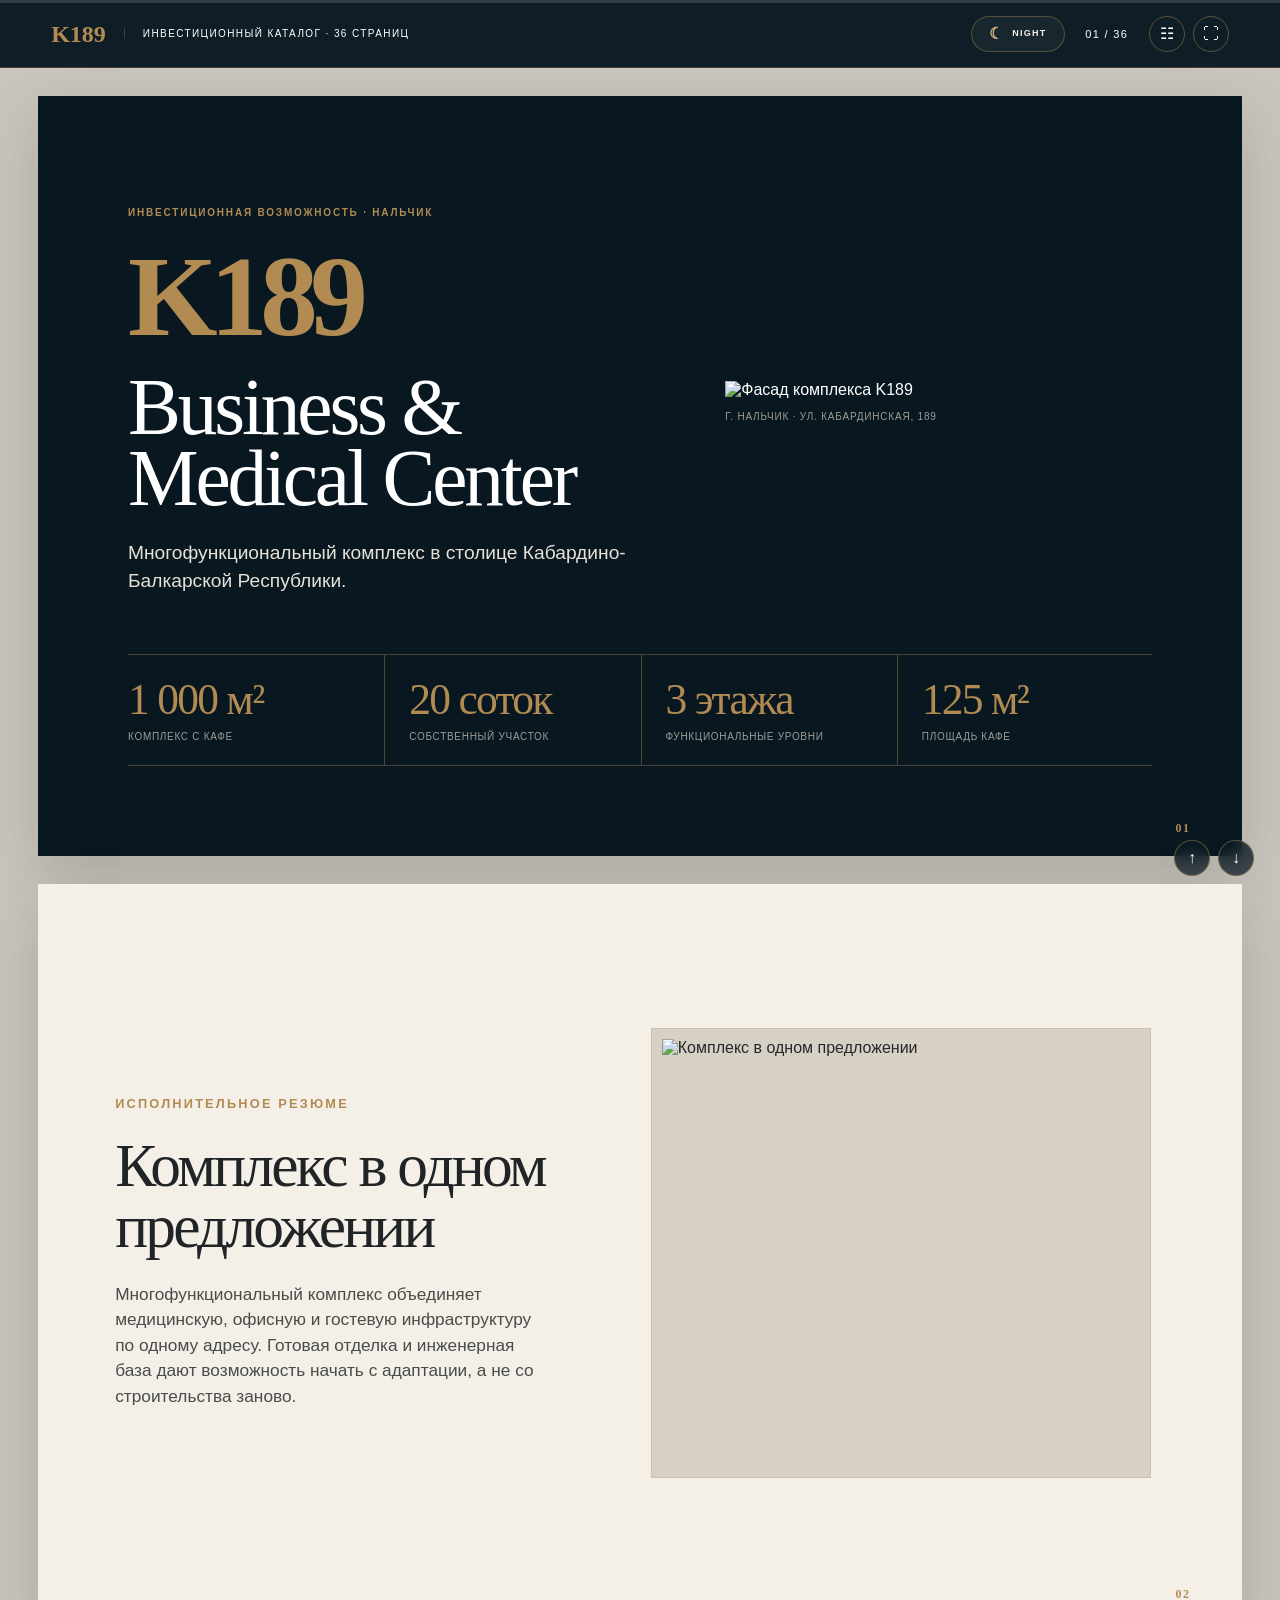
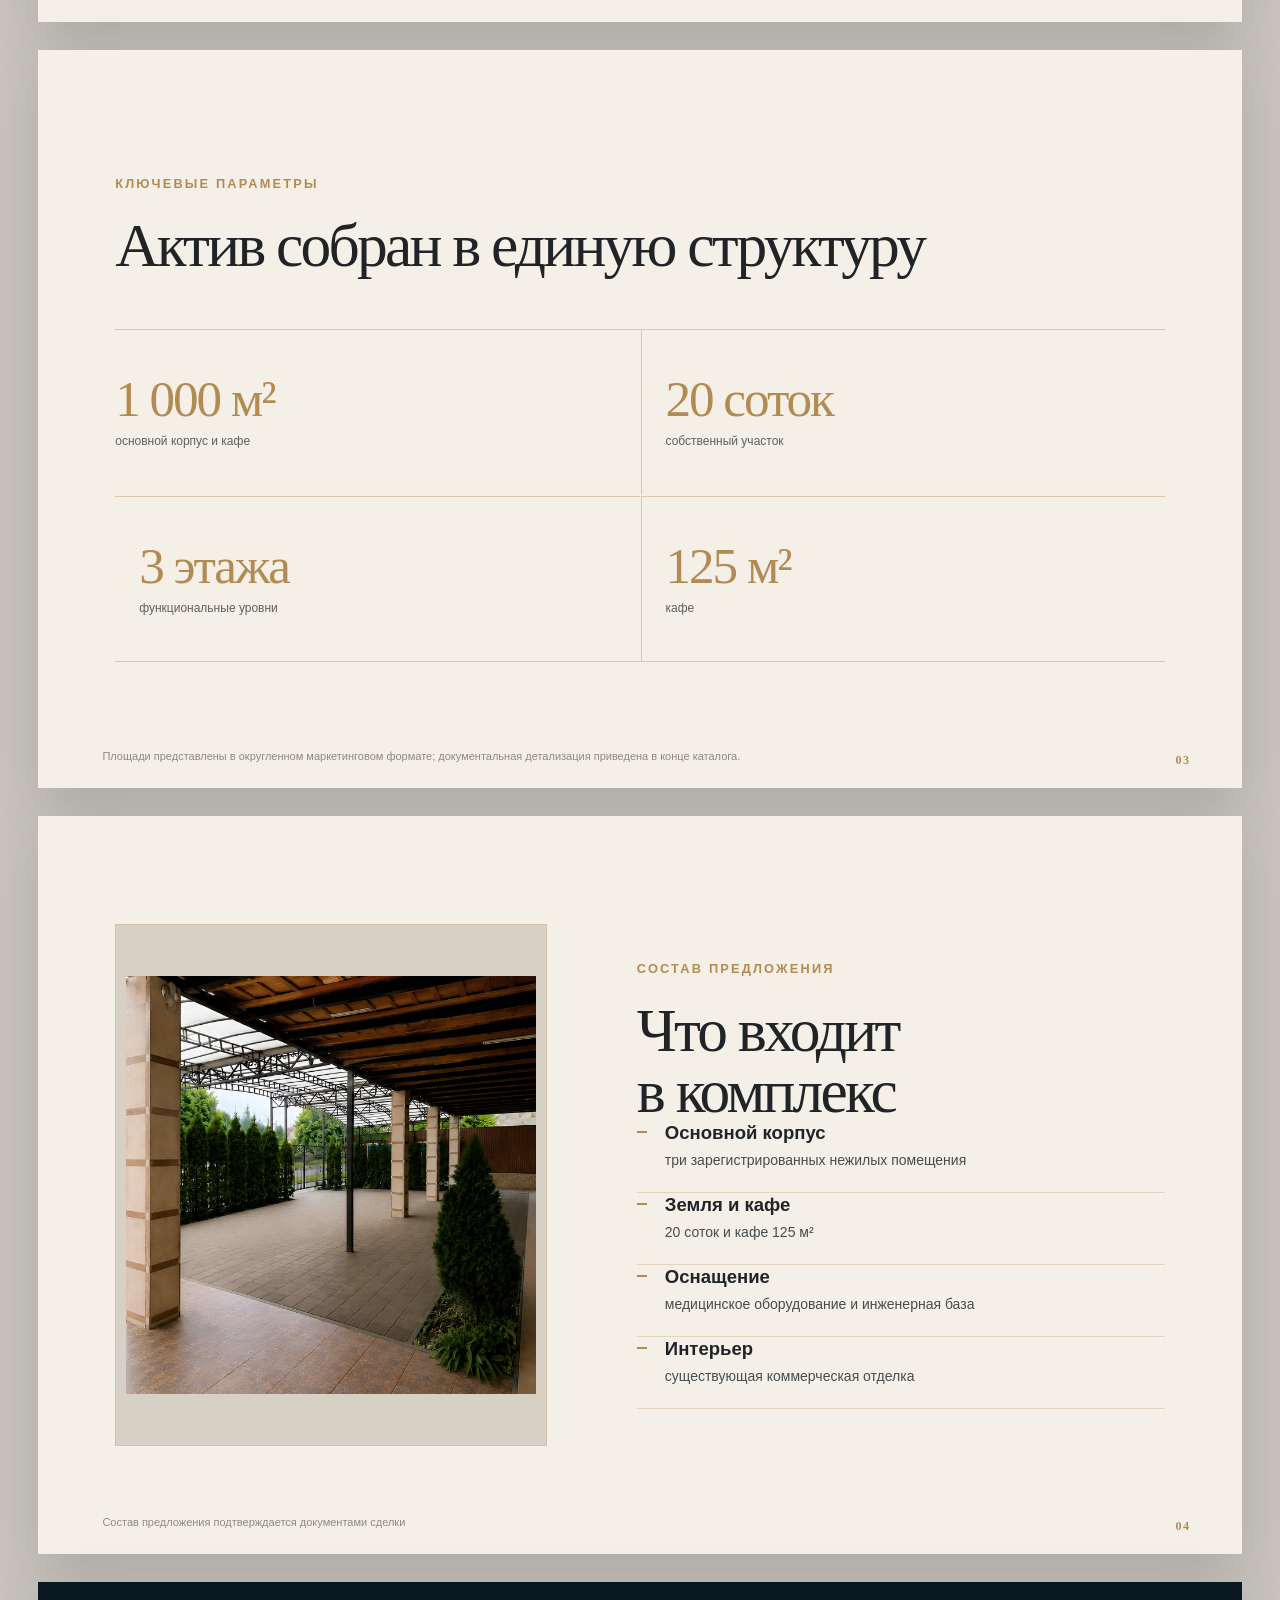
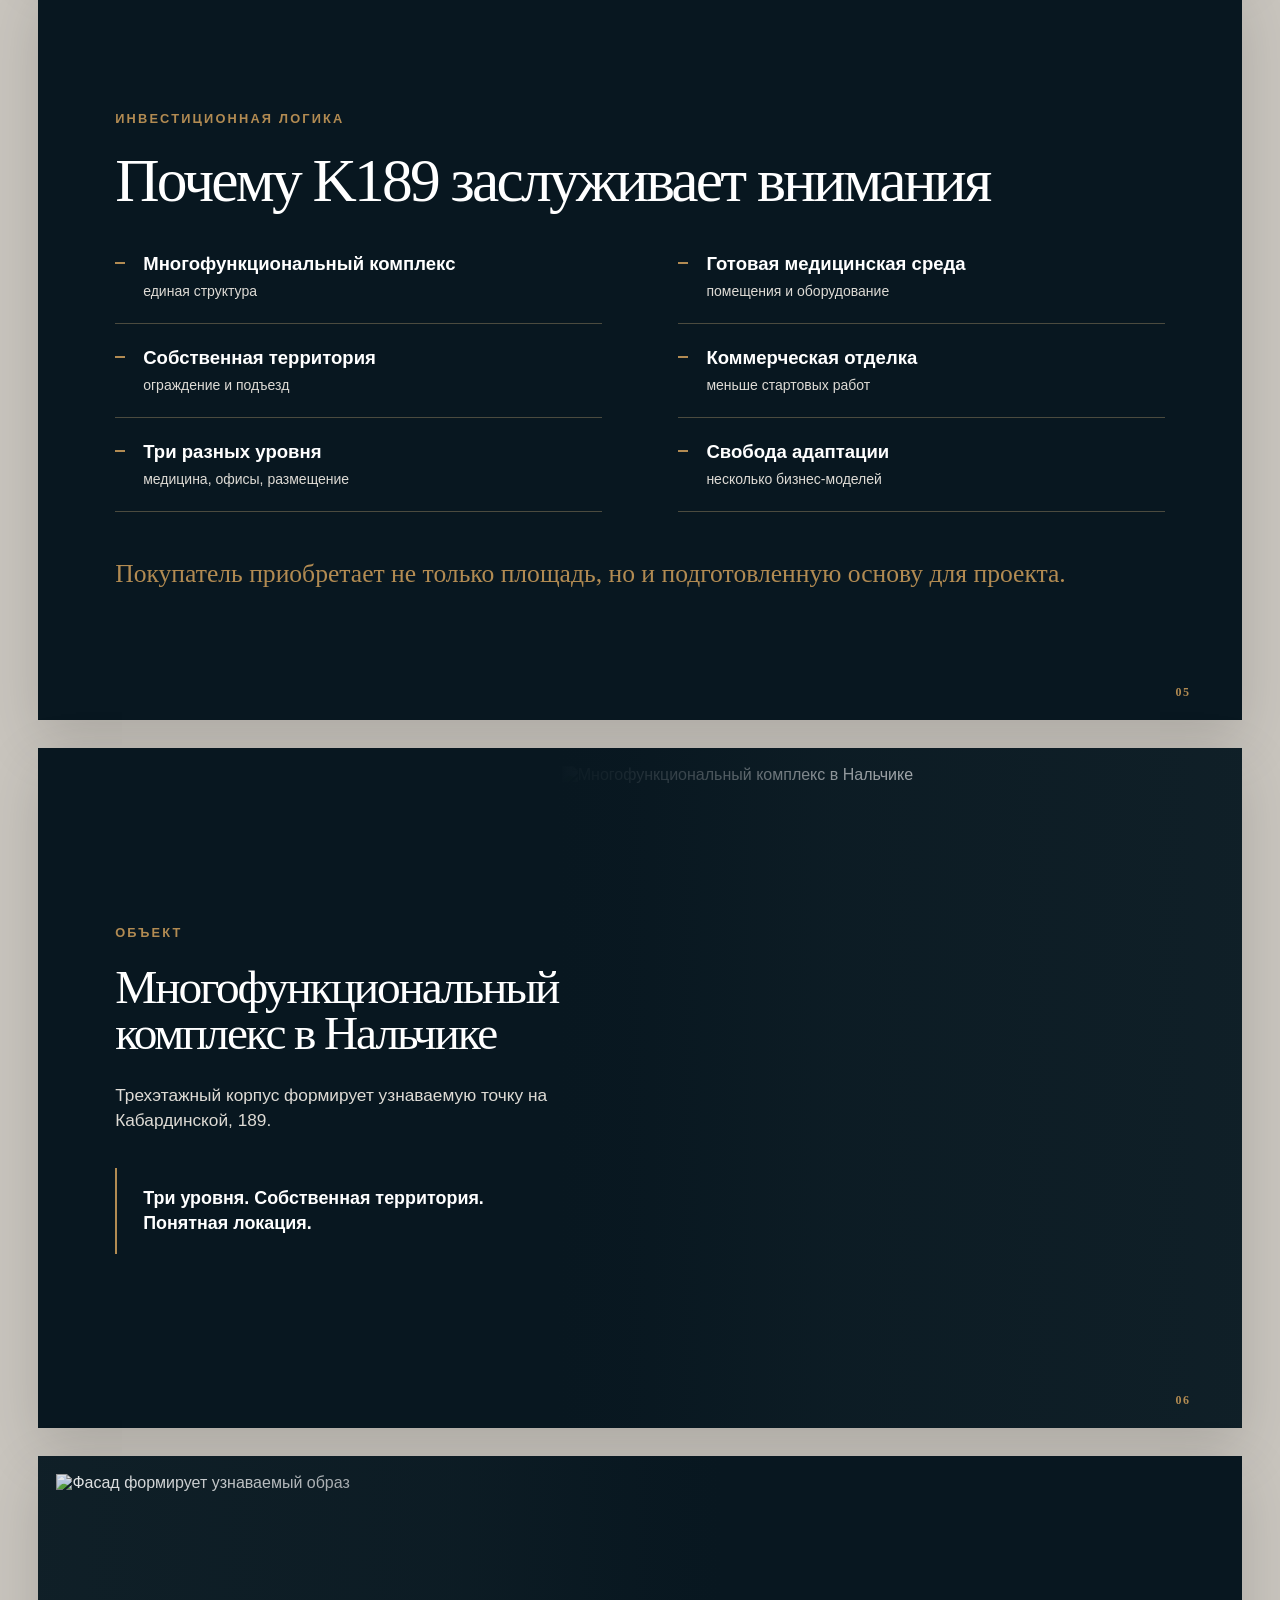
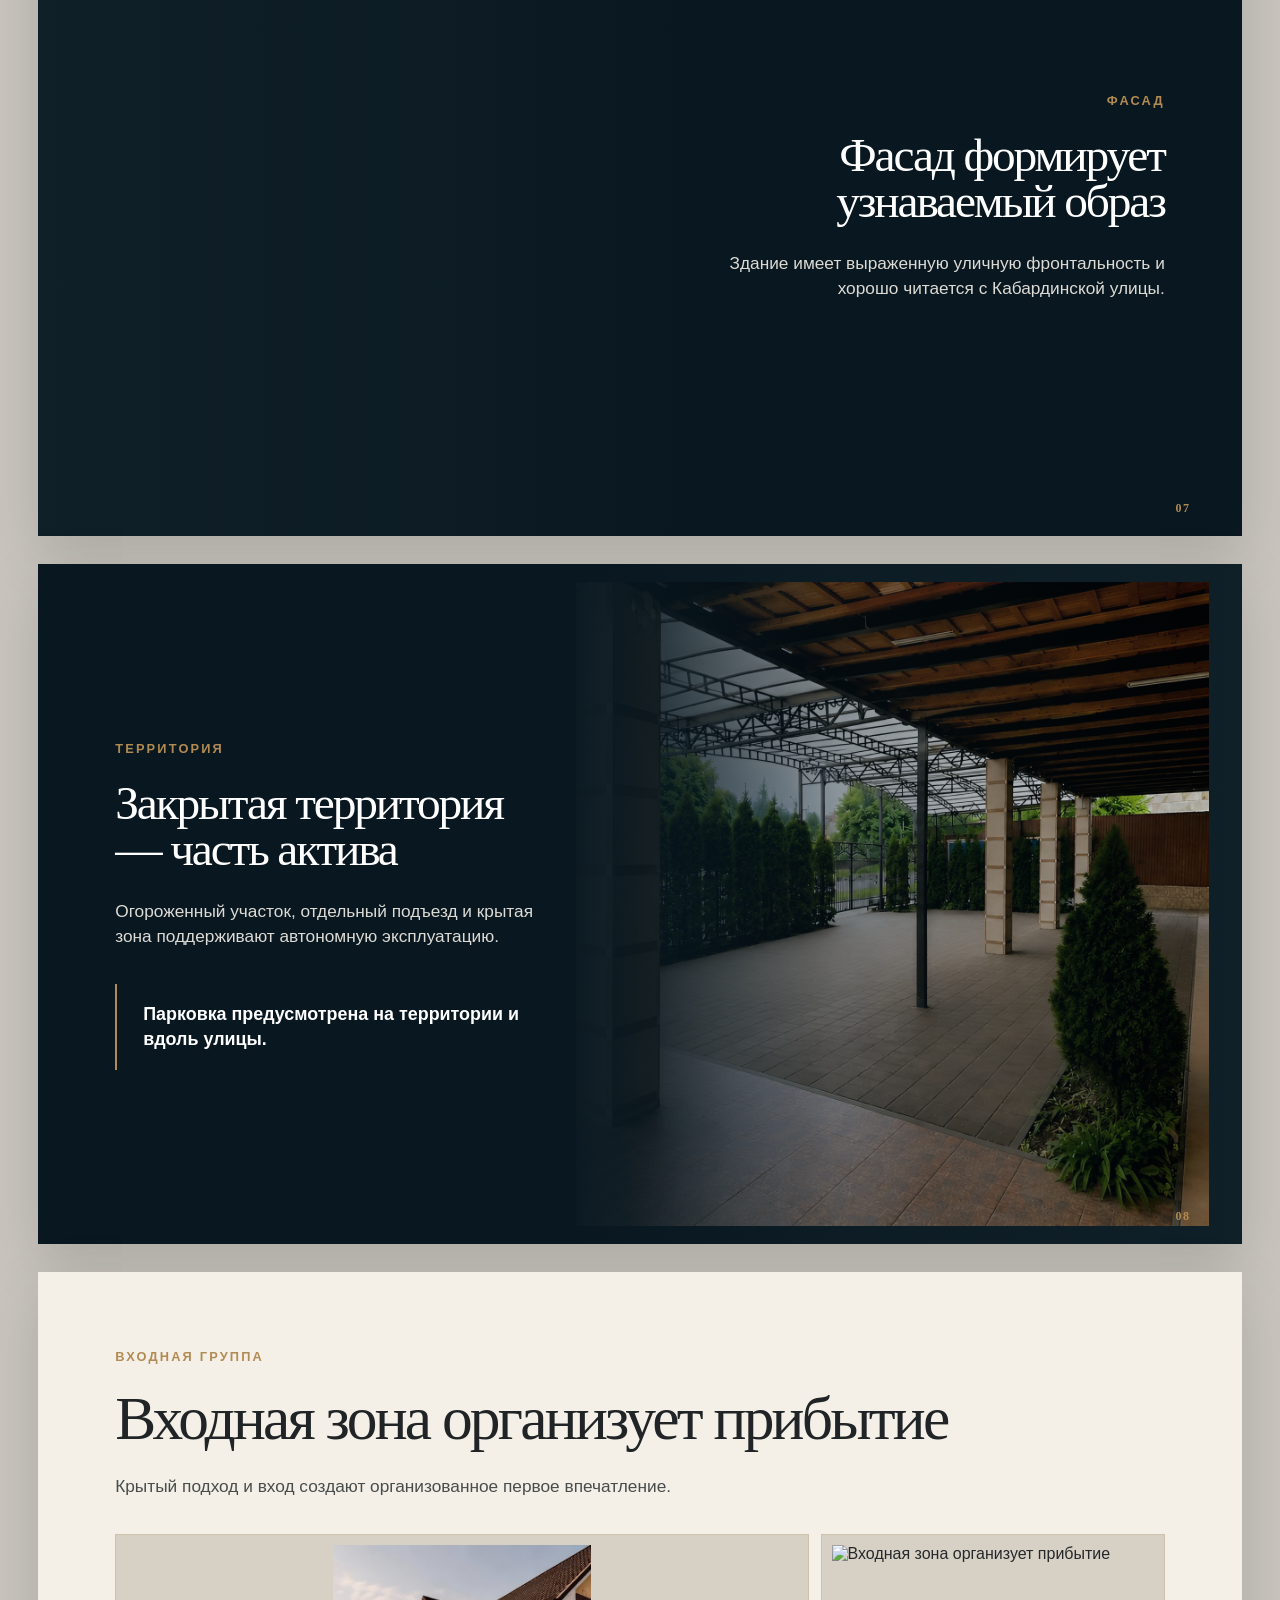
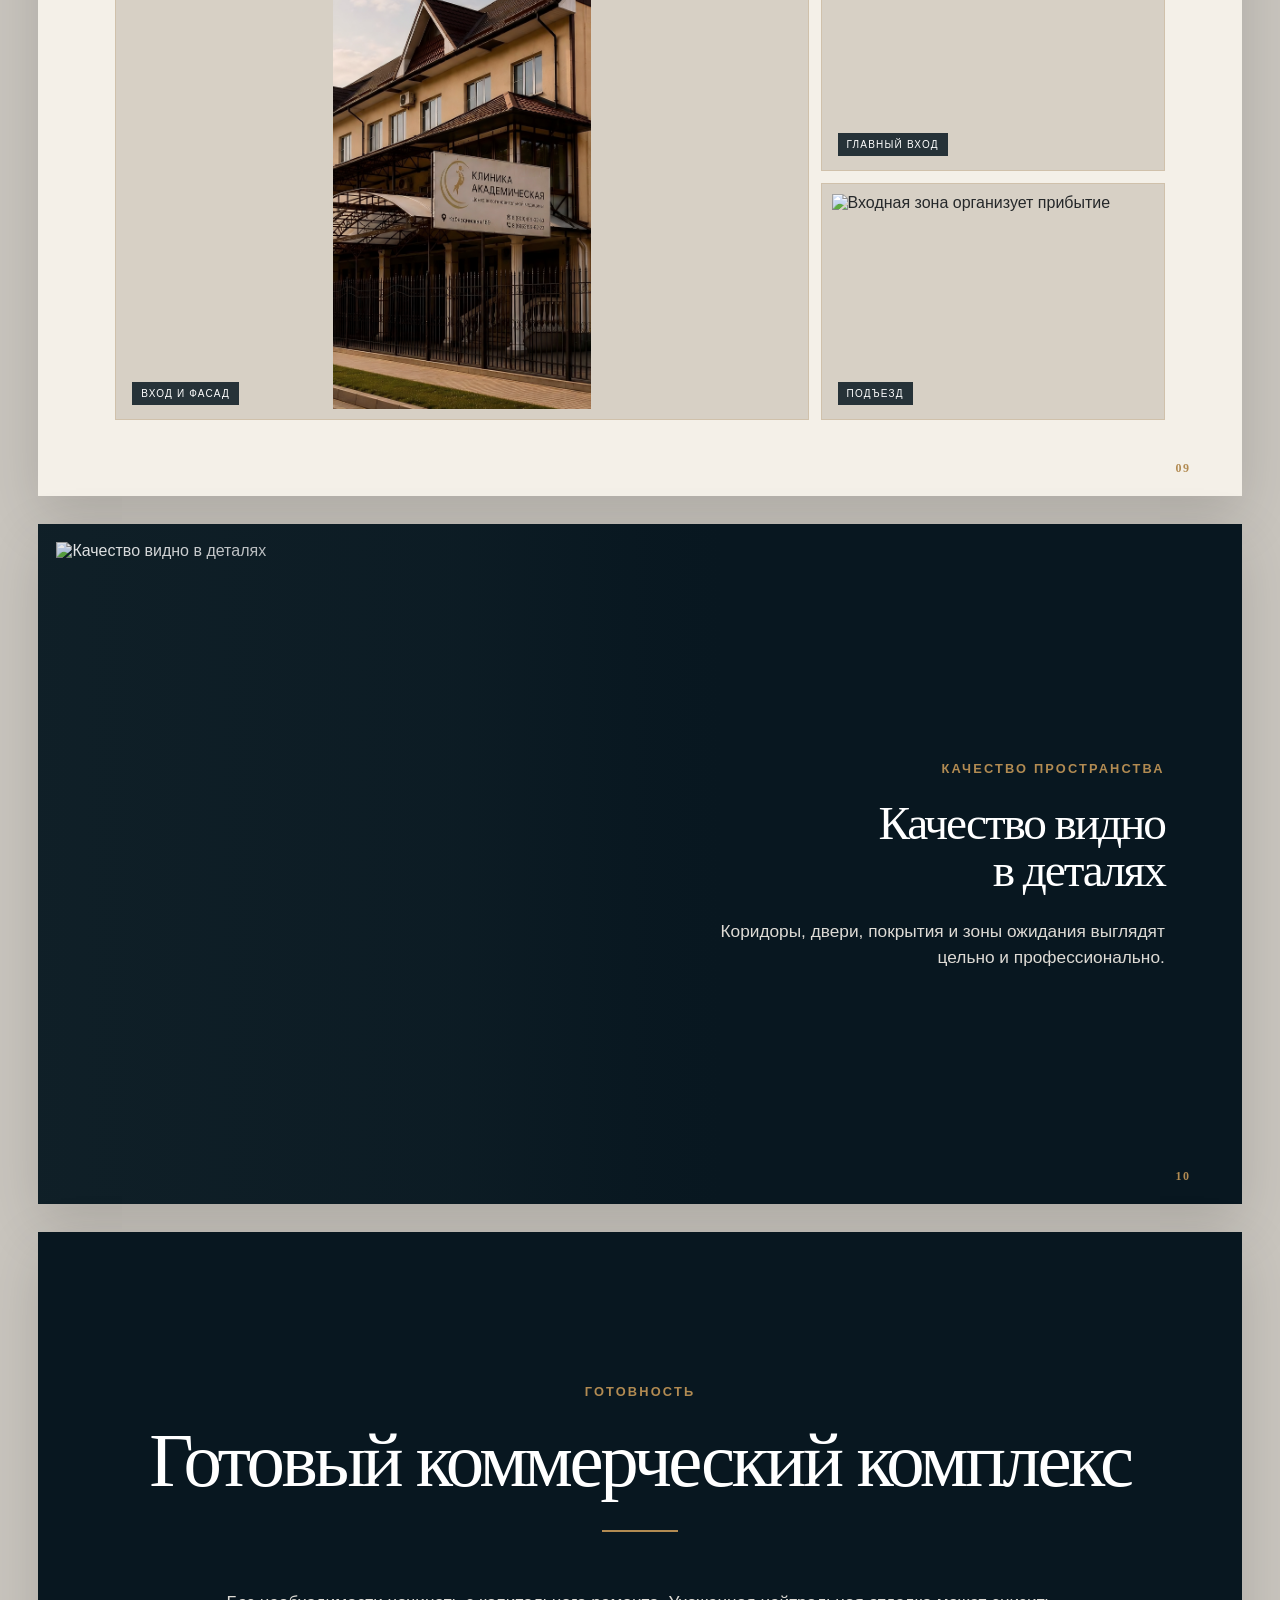
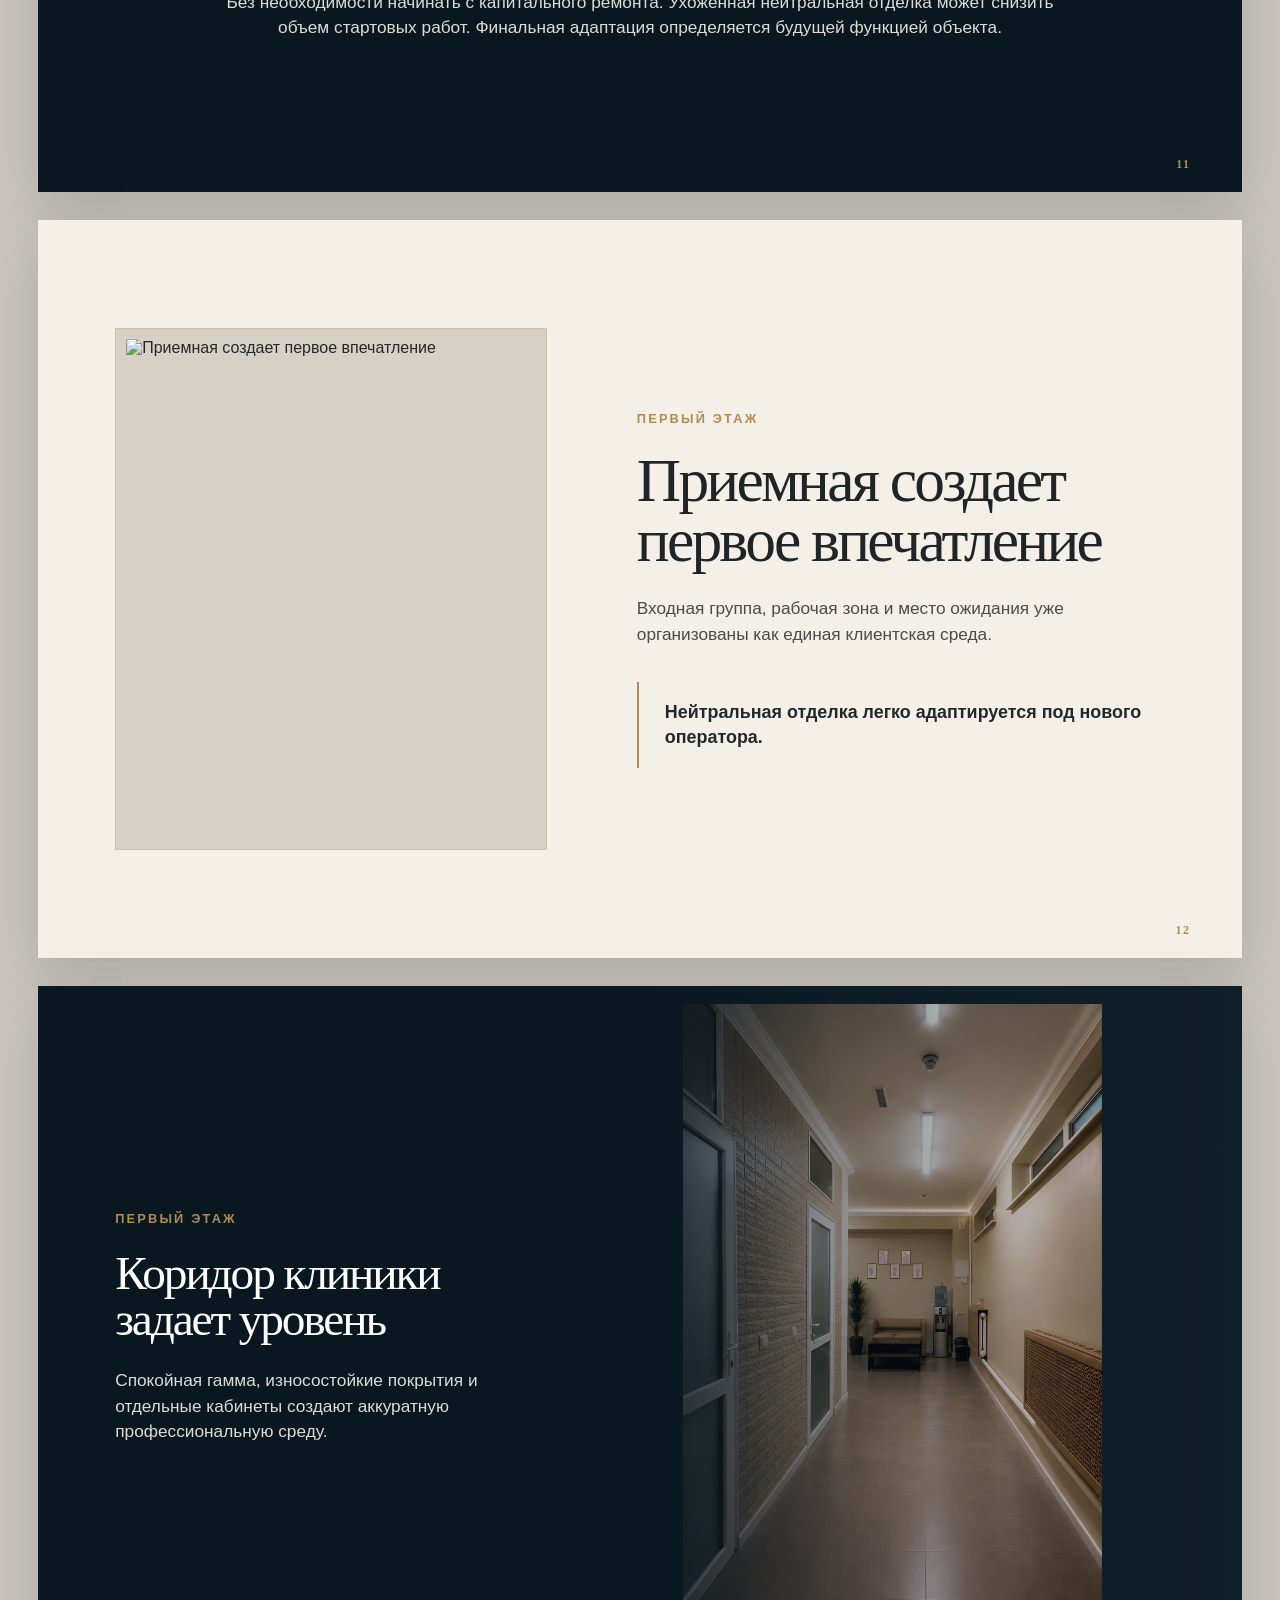
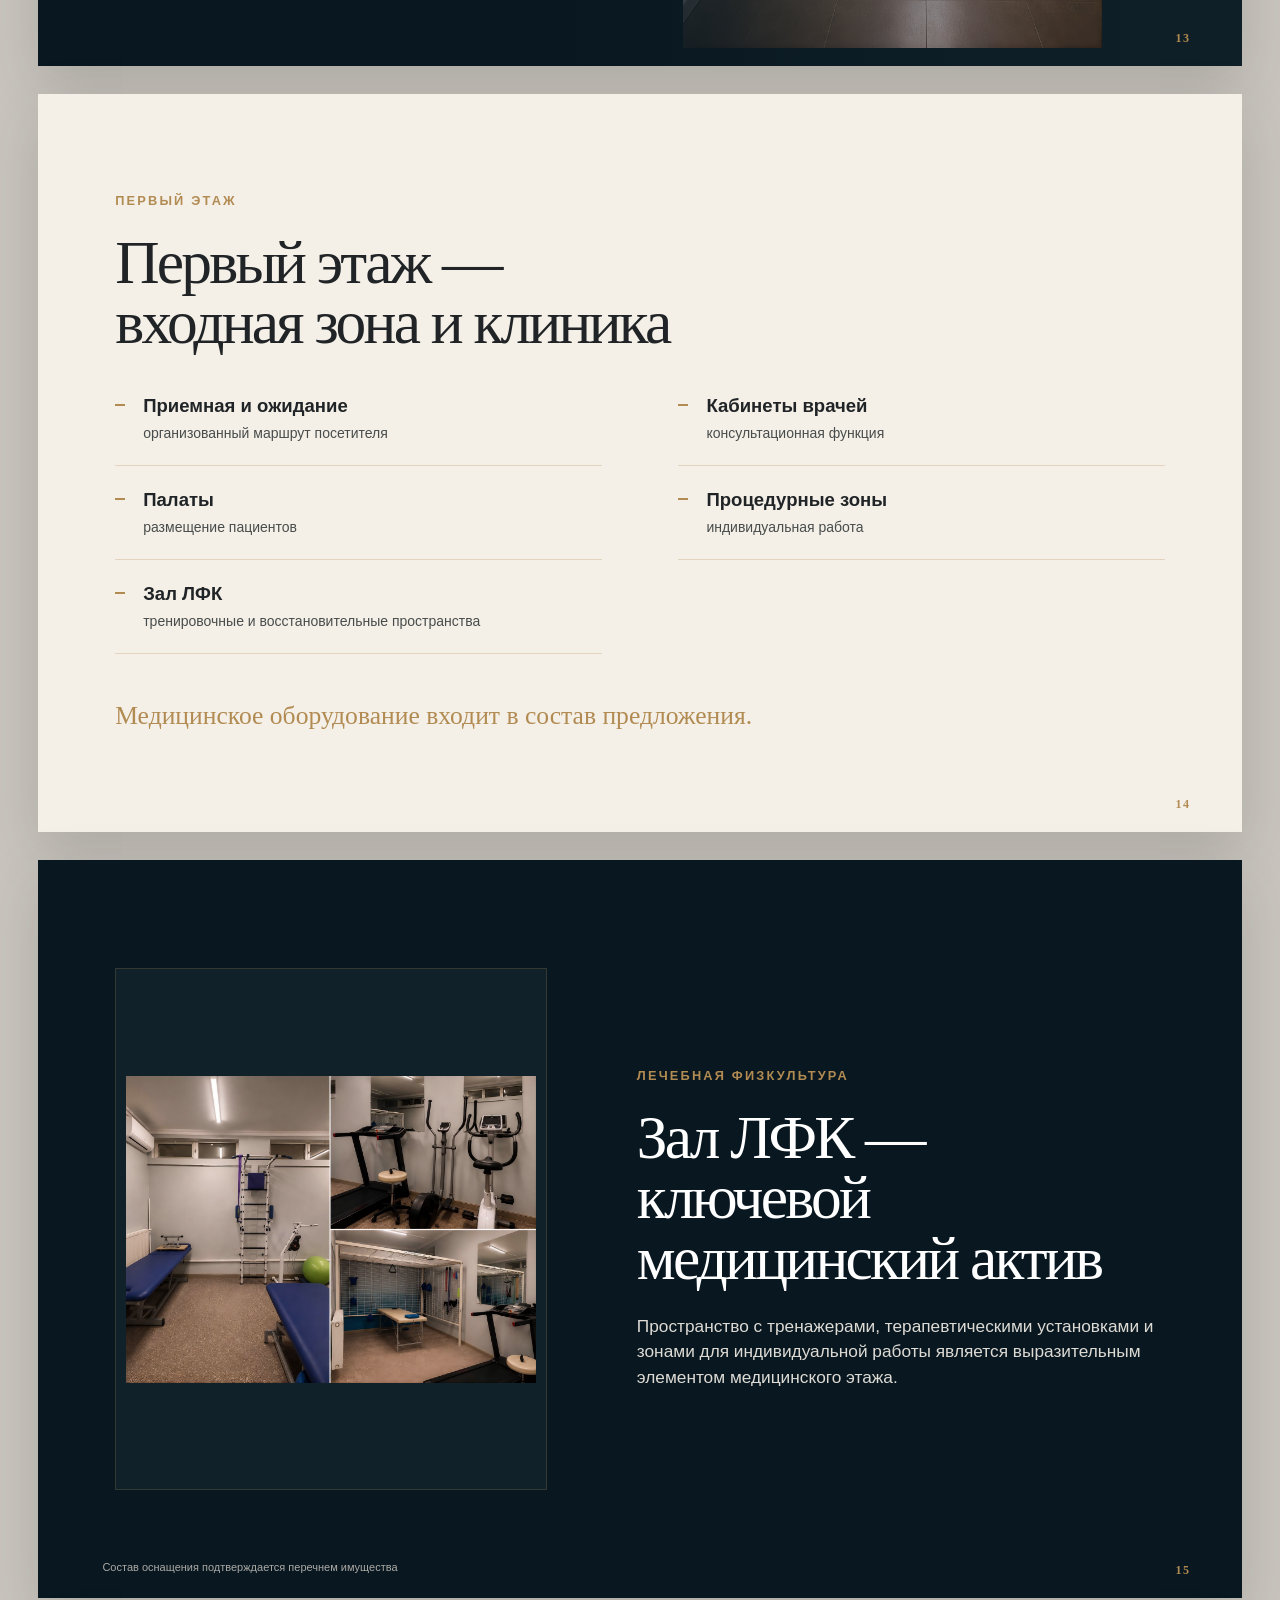
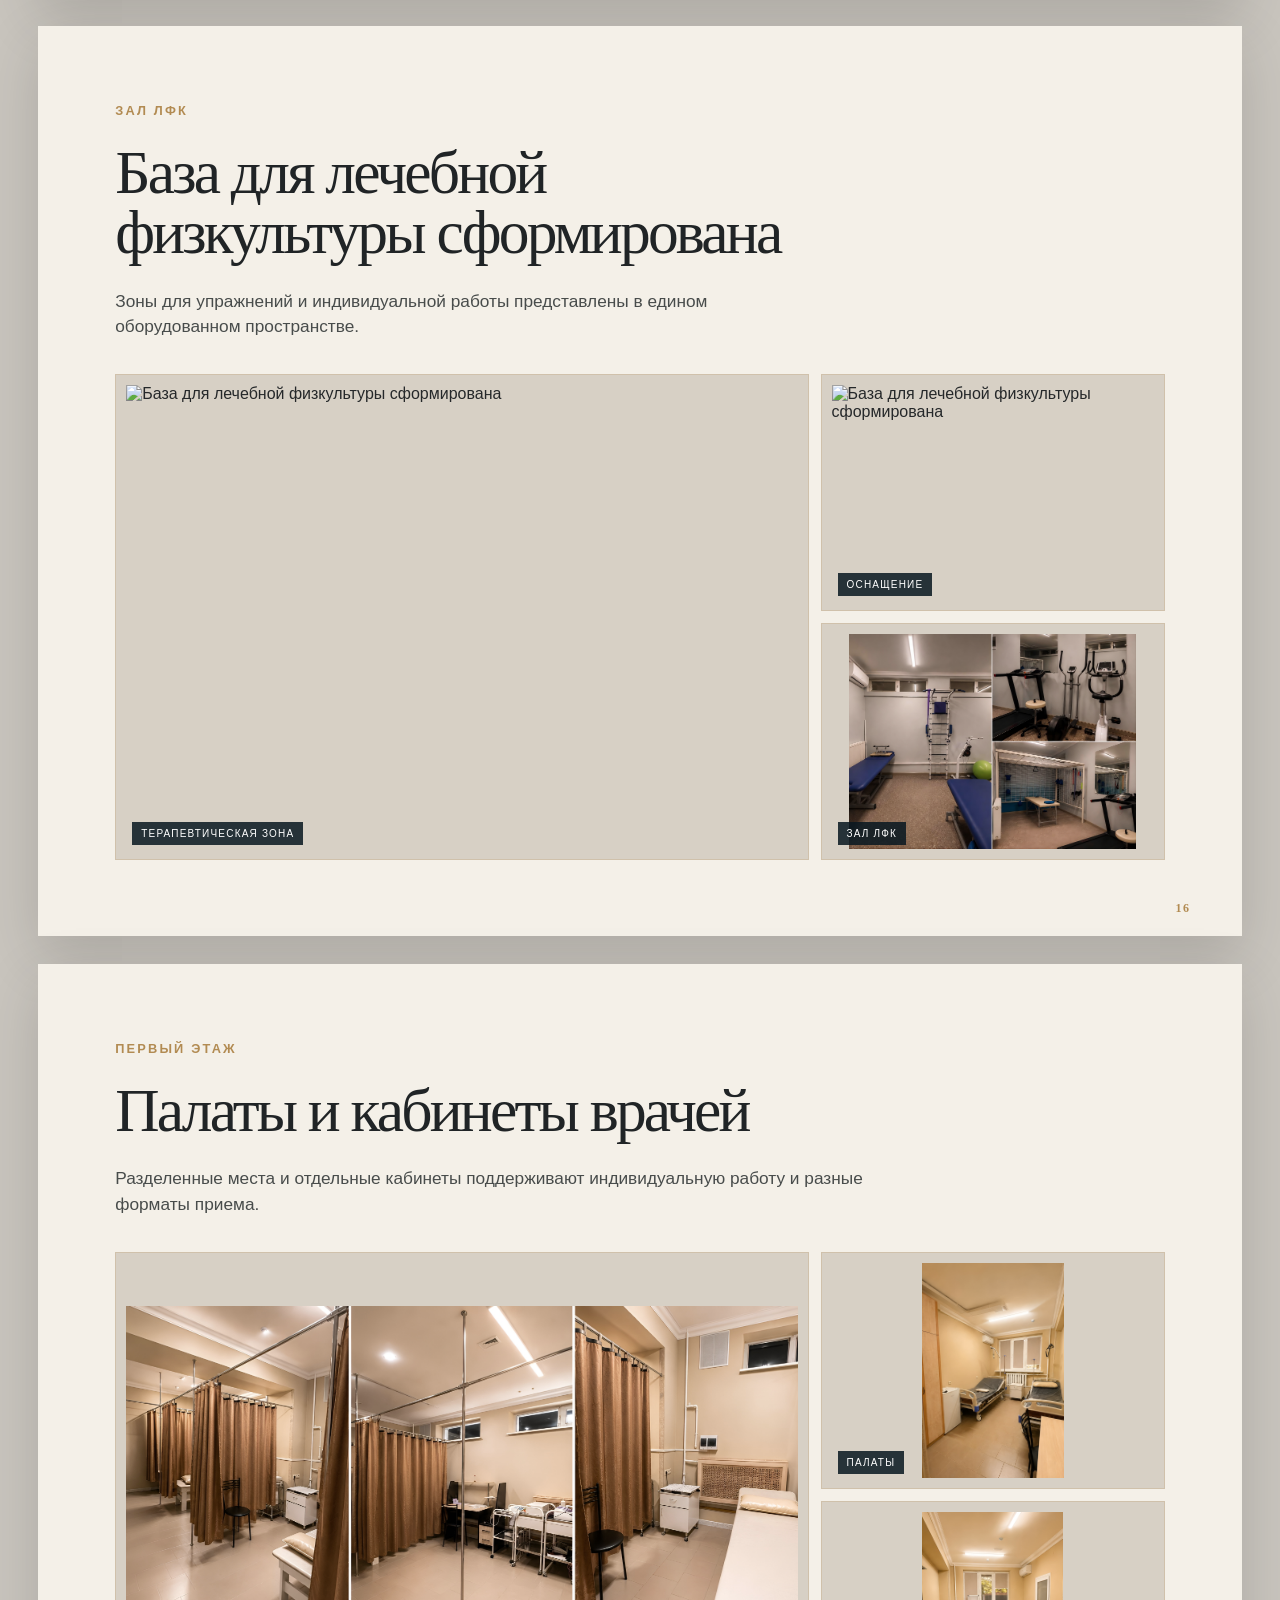
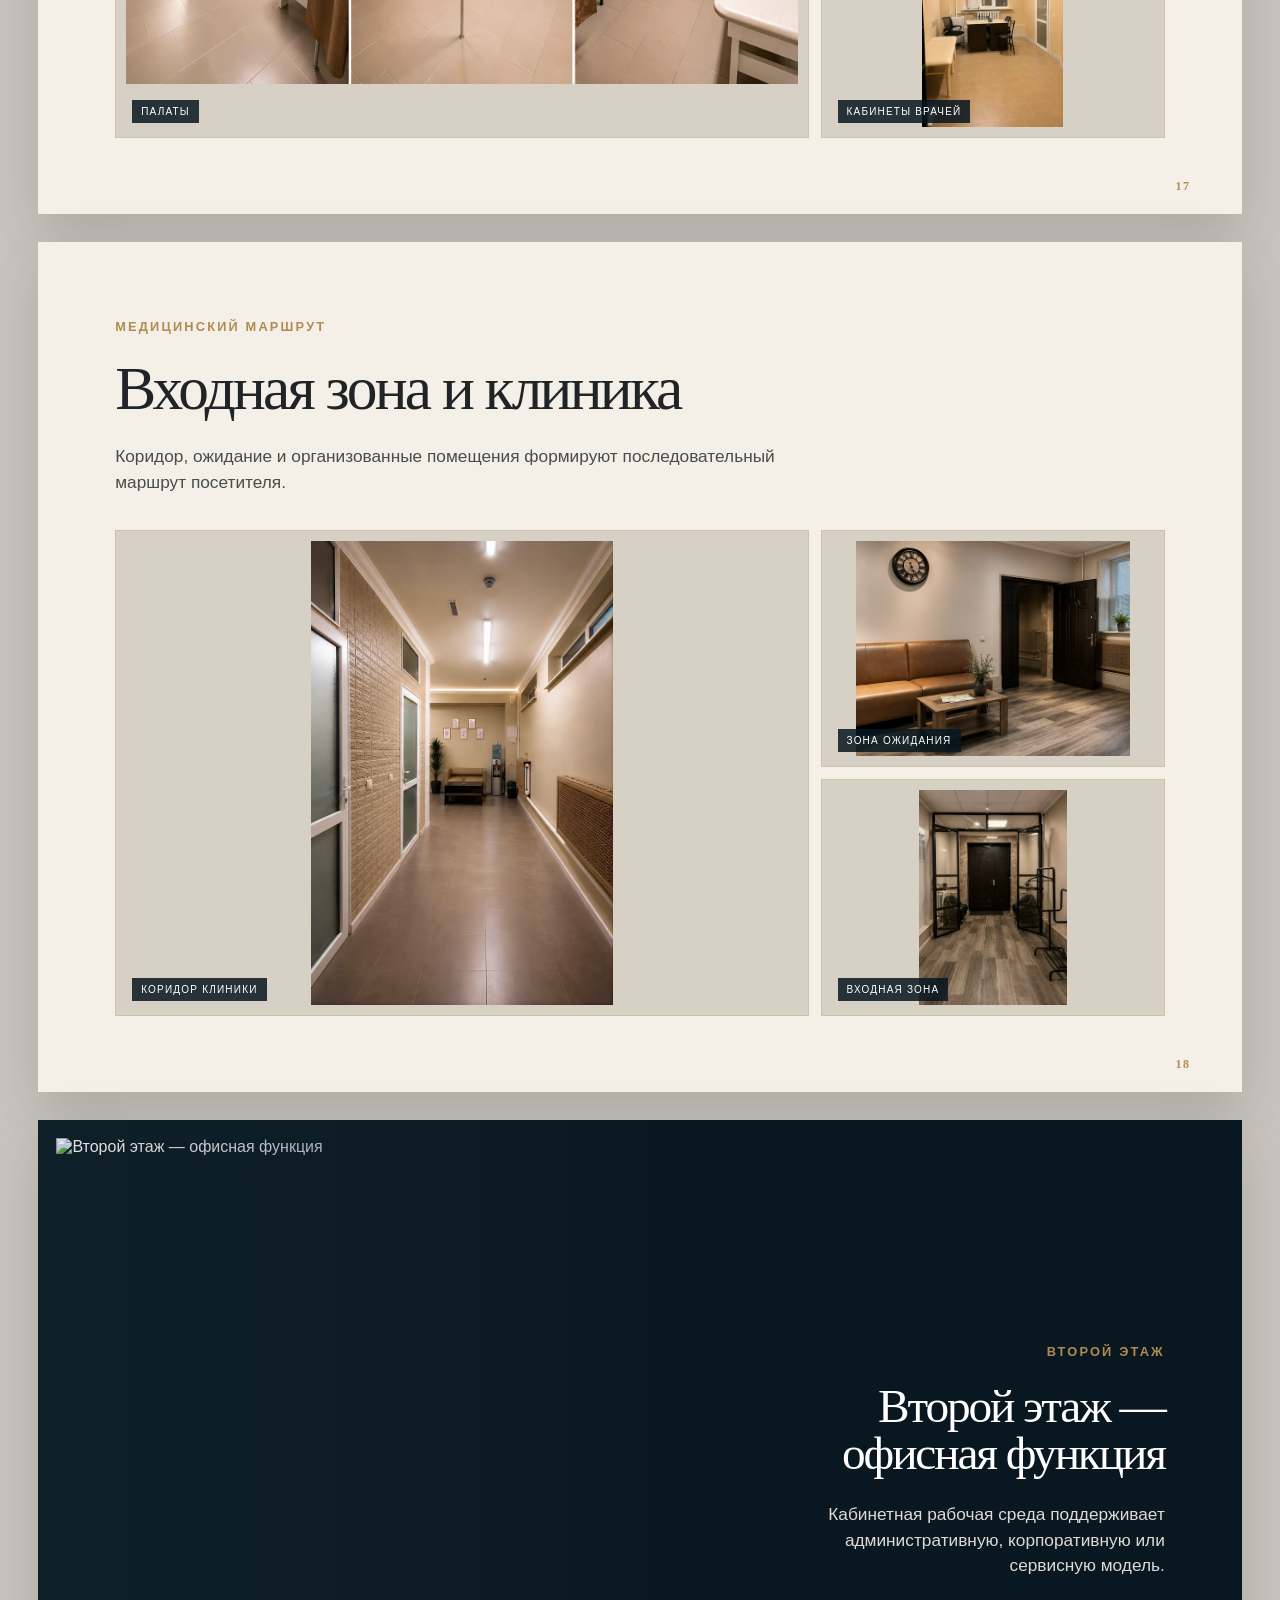
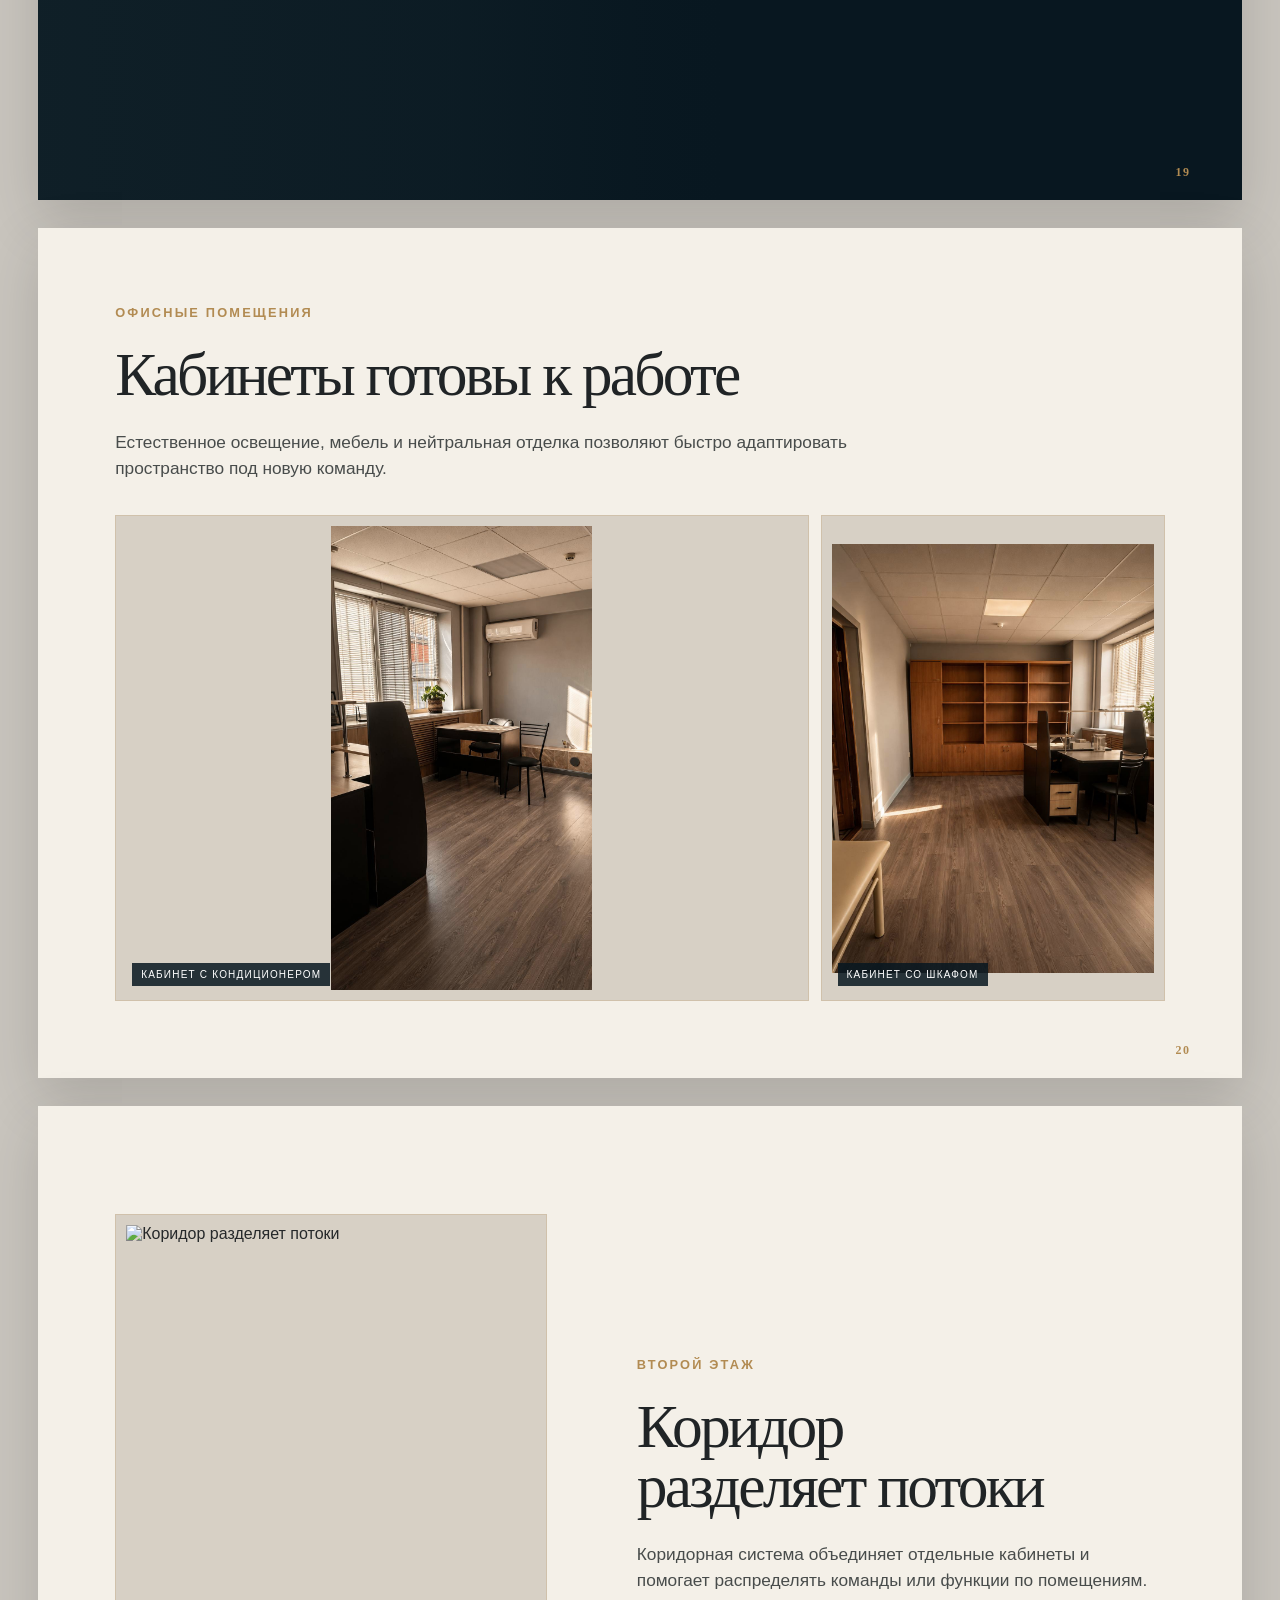
==== web-presentations/long/index.html @ fc3f1c65 "update K189 web presentations and downloads" ====
<!doctype html>
<html lang="ru">
<head>
  <meta charset="utf-8">
  <meta name="viewport" content="width=device-width, initial-scale=1, viewport-fit=cover">
  <meta name="theme-color" content="#081720">
  <meta name="description" content="K189 Business & Medical Center — инвестиционный каталог">
  <link rel="icon" href="data:,">
  <title>K189 — инвестиционный каталог</title>
  <link rel="stylesheet" href="../shared/styles.css?v=20260726-10">
  <link rel="stylesheet" href="../shared/site-ui.css?v=20260726-6">
</head>
<body>
  <noscript>Для просмотра презентации необходимо включить JavaScript.</noscript>
  <script src="https://cdn.jsdelivr.net/npm/motion@12.42.2/dist/motion.js"></script>
  <script src="deck.js"></script>
  <script src="../shared/app.js?v=20260726-10"></script>
  <script src="../shared/site-ui.js?v=20260726-7"></script>
</body>
</html>
---- web-presentations/shared/styles.css ----
:root {
  --ink: #081720;
  --ink-2: #102832;
  --paper: #f4f0e8;
  --paper-2: #e9e2d7;
  --brass: #b28b52;
  --brass-soft: #d1b37e;
  --stone: #d8d0c4;
  --graphite: #25282a;
  --muted: #77746f;
  --white: #fff;
  --ease: cubic-bezier(.22,.78,.24,1);
}

* { box-sizing: border-box; }
html { scroll-behavior: smooth; scroll-snap-type: y mandatory; background: var(--ink); }
body { margin: 0; color: var(--graphite); background: var(--ink); font-family: Arial, Helvetica, sans-serif; overflow-x: hidden; }
button, a { font: inherit; }
button { color: inherit; }

.deck-shell { position: relative; }
.slide {
  position: relative;
  min-height: 100svh;
  width: 100%;
  scroll-snap-align: start;
  scroll-snap-stop: always;
  overflow: hidden;
  isolation: isolate;
  background: var(--paper);
}
.slide__inner { position: relative; z-index: 3; min-height: 100svh; width: min(1440px, 100%); margin: 0 auto; padding: clamp(72px, 8vh, 112px) clamp(34px, 6vw, 96px) clamp(72px, 8vh, 96px); display: flex; flex-direction: column; justify-content: center; }
.slide__bg { position: absolute; inset: 0; width: 100%; height: 100%; object-fit: cover; z-index: -3; filter: saturate(.87) contrast(1.02); }
.slide__veil { position: absolute; inset: 0; z-index: -2; background: linear-gradient(90deg, rgba(8,23,32,.96) 0%, rgba(8,23,32,.74) 42%, rgba(8,23,32,.15) 78%, rgba(8,23,32,.05)); }
.theme-dark { background: var(--ink); color: var(--white); }
.theme-dark .slide__inner { color: var(--white); }
.theme-dark .body, .theme-dark .item__desc { color: #d7d6d2; }

.eyebrow { color: var(--brass); font-size: clamp(10px, 1vw, 13px); font-weight: 700; letter-spacing: .17em; text-transform: uppercase; margin-bottom: 18px; }
.title { margin: 0; max-width: 1060px; font: 400 clamp(38px, 5.2vw, 76px)/.98 Georgia, 'Times New Roman', serif; letter-spacing: -.035em; text-wrap: balance; }
.deck-long .title { font-size: clamp(36px, 4.6vw, 68px); }
.body { max-width: 760px; margin: 26px 0 0; font-size: clamp(17px, 1.6vw, 24px); line-height: 1.48; color: #4c4d4d; text-wrap: pretty; }
.callout { margin-top: 34px; max-width: 780px; padding: 18px 0 18px 26px; border-left: 2px solid var(--brass); font-size: clamp(16px, 1.4vw, 21px); line-height: 1.4; font-weight: 700; }
.note { position: absolute; z-index: 4; left: clamp(34px, 6vw, 96px); right: clamp(34px, 6vw, 96px); bottom: 24px; color: #8d8a84; font-size: 11px; line-height: 1.35; }
.theme-dark .note { color: #acaaa5; }
.page-no { position: absolute; z-index: 4; right: clamp(24px, 4vw, 60px); bottom: 22px; color: var(--brass); font: 700 12px/1 Georgia,serif; letter-spacing: .12em; }

.layout-cover .slide__inner { justify-content: flex-start; padding-top: clamp(82px, 13vh, 150px); color: white; }
.layout-cover .slide__veil { background: linear-gradient(90deg, rgba(5,16,24,.96) 0%, rgba(5,16,24,.8) 38%, rgba(5,16,24,.18) 72%), linear-gradient(0deg, rgba(5,16,24,.58), transparent 62%); }
.brand { color: var(--brass); font: 700 clamp(66px, 9vw, 130px)/.82 Georgia,serif; letter-spacing: -.065em; }
.cover-title { margin-top: 34px; max-width: 820px; font: 400 clamp(36px, 5.8vw, 78px)/.96 Georgia,serif; letter-spacing: -.04em; }
.cover-subtitle { max-width: 620px; margin-top: 22px; font-size: clamp(17px, 1.55vw, 23px); line-height: 1.4; color: #e7e1d7; }
.cover-opportunity { width:max-content; max-width:100%; margin-top:26px; padding:10px 14px; border:1px solid #b28b5277; color:var(--brass-soft); font-size:11px; font-weight:700; letter-spacing:.13em; text-transform:uppercase; }
.cover-tag { position: absolute; right: clamp(34px, 6vw, 96px); top: clamp(34px, 6vh, 72px); color: var(--brass-soft); font-size: 11px; letter-spacing: .16em; text-transform: uppercase; }
.location { margin-top: auto; padding-top: 28px; color: #ddd8ce; font-size: 13px; letter-spacing: .04em; }

.metrics { display: grid; grid-template-columns: repeat(var(--metric-count, 3), minmax(0,1fr)); gap: 1px; width: min(1050px,100%); margin-top: clamp(34px, 6vh, 74px); border-top: 1px solid #b28b5266; border-bottom: 1px solid #b28b5266; }
.metric { padding: 24px 24px 22px 0; min-width: 0; }
.metric + .metric { padding-left: 24px; border-left: 1px solid #b28b5266; }
.metric__value { color: var(--brass); font: 400 clamp(34px, 4.8vw, 70px)/.95 Georgia,serif; letter-spacing: -.04em; white-space: nowrap; }
.metric__label { margin-top: 10px; color: inherit; opacity: .72; font-size: 12px; line-height: 1.35; }

.layout-split .slide__inner { display: grid; grid-template-columns: minmax(0, .95fr) minmax(360px, 1.05fr); gap: clamp(34px, 6vw, 90px); align-items: center; }
.layout-split.reverse .slide__copy { order: 2; }
.layout-split.reverse .media-frame { order: 1; }
.layout-split .metrics { margin-top: 30px; }
.layout-split .metric { padding-right: 12px; }
.layout-split .metric + .metric { padding-left: 12px; }
.layout-split .metric__value { font-size: clamp(26px, 2.7vw, 42px); }
.layout-split .metric__label { font-size: 10px; }
.media-frame { position: relative; width: 100%; height: min(72vh, 720px); overflow: hidden; background: var(--stone); }
.media-frame:before { content: ''; position: absolute; left: -14px; top: 22px; width: 1px; height: 74px; background: var(--brass); z-index: 2; }
.media-frame img { width: 100%; height: 100%; object-fit: cover; display: block; transition: transform 1.2s var(--ease); }
.slide.is-active .media-frame img { transform: scale(1.025); }

.layout-photo .slide__inner { color: white; justify-content: flex-end; padding-bottom: clamp(86px, 12vh, 132px); }
.layout-photo .slide__veil { background: linear-gradient(0deg, rgba(5,16,24,.95) 0%, rgba(5,16,24,.55) 42%, rgba(5,16,24,.08) 75%); }
.layout-photo .title { max-width: 900px; }
.layout-photo .body { color: #e2ddd5; max-width: 720px; }
.layout-photo.align-right .slide__inner { align-items: flex-end; text-align: right; }
.layout-photo.align-right .body { text-align: right; }
.layout-photo.align-right .callout { border-left: 0; border-right: 2px solid var(--brass); padding-left: 0; padding-right: 26px; }

.layout-statement .slide__inner, .layout-chapter .slide__inner { align-items: center; text-align: center; }
.layout-statement .title, .layout-chapter .title { max-width: 1150px; font-size: clamp(44px, 7vw, 104px); }
.layout-statement .body, .layout-chapter .body { color: #d7d2c9; max-width: 860px; }
.statement-line { width: 76px; height: 2px; background: var(--brass); margin: 32px auto; }
.layout-chapter .slide__veil { background: rgba(8,23,32,.87); }

.layout-list .items, .layout-document .items { display: grid; grid-template-columns: repeat(var(--columns, 2), minmax(0, 1fr)); gap: 28px clamp(34px, 6vw, 92px); margin-top: clamp(36px, 6vh, 70px); max-width: 1180px; }
.item { position: relative; padding: 0 0 22px 28px; border-bottom: 1px solid rgba(178,139,82,.28); }
.item:before { content: ''; position: absolute; left: 0; top: .62em; width: 10px; height: 2px; background: var(--brass); }
.item__title { font: 700 clamp(17px, 1.45vw, 22px)/1.24 Arial,sans-serif; }
.item__desc { margin-top: 7px; color: #6f6c67; font-size: 14px; line-height: 1.35; }
.bottom-line { margin-top: clamp(28px,5vh,54px); max-width: 1120px; color: var(--brass); font: 400 clamp(18px,2vw,28px)/1.35 Georgia,serif; }

.layout-metrics .slide__inner { justify-content: center; }
.layout-metrics .metrics { --metric-count: 4; width: 100%; }
.layout-metrics .metric { padding-top: clamp(34px,5vh,62px); padding-bottom: clamp(34px,5vh,62px); }

.layout-gallery .gallery { display: grid; grid-template-columns: 1.45fr .72fr; grid-template-rows: repeat(2, minmax(0, 1fr)); gap: 12px; height: min(62vh, 630px); margin-top: 34px; }
.gallery__image { min-width: 0; min-height: 0; overflow: hidden; position: relative; }
.gallery__image:first-child { grid-row: 1 / span 2; }
.gallery:has(.gallery__image:nth-child(2):last-child) .gallery__image:nth-child(2) { grid-row: 1 / span 2; }
.gallery__image img { width: 100%; height: 100%; object-fit: cover; display:block; }
.gallery__image span { position:absolute; left:16px; bottom:14px; padding:6px 9px; background:#081720d9; color:#fff; font-size:10px; letter-spacing:.12em; text-transform:uppercase; }
.gallery[data-count="4"] { grid-template-columns: 1.2fr .8fr .8fr; grid-template-rows: minmax(0,1fr) minmax(0,.72fr); }
.gallery[data-count="4"] .gallery__image:first-child { grid-column: 1; grid-row: 1 / span 2; }
.gallery[data-count="4"] .gallery__image:nth-child(2) { grid-column: 2 / span 2; grid-row: 1; }
.gallery[data-count="4"] .gallery__image:nth-child(3) { grid-column: 2; grid-row: 2; }
.gallery[data-count="4"] .gallery__image:nth-child(4) { grid-column: 3; grid-row: 2; }
.spacious-items .items { margin-top: clamp(46px,6vh,72px); }

.layout-stack .role-stack { margin-top: 38px; display: grid; gap: 0; width: min(900px,100%); counter-reset: role; }
.role { display: grid; grid-template-columns: 90px minmax(0,1fr); gap: 20px; align-items: center; padding: 18px 0; border-top: 1px solid #b28b5244; counter-increment: role; }
.role:last-child { border-bottom: 1px solid #b28b5244; }
.role__num { color: var(--brass); font: 400 32px/1 Georgia,serif; }
.role__title { font-size: 20px; font-weight: 700; }
.role__desc { margin-top: 4px; color: var(--muted); font-size: 14px; }

.layout-document .doc-columns { display:grid; grid-template-columns:repeat(2,minmax(0,1fr)); gap: clamp(40px,7vw,100px); margin-top:36px; }
.doc-heading { color: var(--brass); font-size:12px; font-weight:700; letter-spacing:.13em; text-transform:uppercase; margin-bottom:20px; }
.layout-document .items { display:block; margin-top:0; }
.layout-document .item { margin-bottom:20px; }

.layout-contact .slide__inner { color:white; }
.layout-contact .slide__veil { background: linear-gradient(90deg,rgba(5,16,24,.96),rgba(5,16,24,.72) 56%,rgba(5,16,24,.2)); }
.contact-links { display:flex; flex-direction:column; align-items:flex-start; gap:16px; margin-top:38px; }
.contact-links a { color:white; text-decoration:none; font:400 clamp(25px,3.2vw,46px)/1.05 Georgia,serif; border-bottom:1px solid #b28b5277; padding-bottom:8px; }
.contact-links a:last-child { color:var(--brass-soft); }
.contact-meta { margin-top:28px; color:#d9d3ca; font-size:13px; letter-spacing:.06em; }
.terms { position:absolute; right:clamp(34px,6vw,96px); bottom:clamp(72px,9vh,108px); color:#fff; font-size:14px; }
.contact-map { position:absolute; z-index:5; right:clamp(34px,4vw,64px); bottom:clamp(66px,7vh,90px); width:clamp(280px,28vw,390px); height:clamp(190px,26vh,250px); padding:8px; background:#10212af2; border:1px solid #b28b5288; box-shadow:0 18px 40px #0008; }
.contact-map__interactive { display:block; width:100%; height:calc(100% - 26px); background:#d8d0c4 url('../assets/location_map.png') center/cover no-repeat; }
.contact-map__print { display:none; width:100%; height:calc(100% - 26px); object-fit:cover; }
.contact-map a { display:inline-block; margin:7px 3px 0; color:var(--brass-soft); font-size:8px; letter-spacing:.09em; text-decoration:none; text-transform:uppercase; }
.contact-map .leaflet-control-attribution { max-width:70%; padding:2px 4px; background:#ffffffe8; font-size:8px; line-height:1.2; white-space:nowrap; }
.contact-map .leaflet-control-attribution a { margin:0; color:#313638; font-size:inherit; letter-spacing:0; text-transform:none; }
.contact-map .leaflet-control-zoom a { margin:0; color:#202426; font-size:18px; letter-spacing:0; text-transform:none; }

.deck-nav { position: fixed; z-index: 100; left: 0; top: 0; width: 100%; height: 58px; display: flex; align-items: center; padding: 0 20px; color: white; mix-blend-mode: difference; pointer-events: none; }
.deck-nav > * { pointer-events: auto; }
.nav-brand { font:700 24px/1 Georgia,serif; color:#fff; text-decoration:none; }
.nav-label { margin-left:18px; padding-left:18px; border-left:1px solid #ffffff66; font-size:10px; letter-spacing:.14em; text-transform:uppercase; }
.nav-actions { margin-left:auto; display:flex; align-items:center; gap:8px; }
.icon-btn { width:36px; height:36px; border:1px solid #ffffff55; background:transparent; border-radius:50%; display:grid; place-items:center; cursor:pointer; transition:.2s ease; }
.icon-btn:hover { background:white; color:black; }
.counter { min-width:68px; font-size:11px; text-align:center; letter-spacing:.12em; }
.progress { position:fixed; z-index:101; top:0; left:0; height:3px; width:100%; background:#ffffff22; }
.progress span { display:block; width:100%; height:100%; background:var(--brass); transform:scaleX(0); transform-origin:left center; transition:none; will-change:transform; }
.deck-arrows { position:fixed; z-index:100; right:18px; bottom:18px; display:flex; gap:8px; }
.deck-arrows .icon-btn { background:#081720bb; color:#fff; border-color:#b28b5277; backdrop-filter:blur(8px); }

.overview { position:fixed; z-index:200; inset:0; background:#061219f7; color:white; padding:72px clamp(20px,5vw,70px); overflow:auto; opacity:0; visibility:hidden; transition:.3s ease; }
.overview.is-open { opacity:1; visibility:visible; }
.overview__head { display:flex; justify-content:space-between; align-items:center; margin-bottom:34px; }
.overview__head h2 { font:400 clamp(34px,5vw,64px)/1 Georgia,serif; margin:0; }
.overview__grid { display:grid; grid-template-columns:repeat(auto-fill,minmax(220px,1fr)); gap:14px; }
.overview-card { min-height:150px; padding:20px; color:white; text-align:left; background:#0d2530; border:1px solid #b28b5233; cursor:pointer; position:relative; overflow:hidden; }
.overview-card:hover { border-color:var(--brass); }
.overview-card span { color:var(--brass); font:700 11px/1 Georgia,serif; }
.overview-card strong { display:block; margin-top:22px; font:400 20px/1.15 Georgia,serif; }

.reveal { opacity:1; transform:none; }
.motion-powered .reveal:not(.is-revealed) { opacity:0; transform:translateY(18px); will-change:opacity,transform; }
.motion-powered .reveal.is-revealed { opacity:1; transform:none; }

@media (max-width: 840px) {
  html { scroll-snap-type:y proximity; }
  .slide, .slide__inner { min-height:100svh; }
  .slide__inner { padding:82px 24px 74px; }
  .layout-split .slide__inner { display:flex; flex-direction:column; justify-content:center; gap:26px; }
  .layout-split.reverse .slide__copy,.layout-split.reverse .media-frame{order:initial}
  .media-frame { height:38svh; min-height:260px; order:2!important; }
  .slide__copy { order:1!important; }
  .title,.deck-long .title { font-size:clamp(34px,10vw,54px); }
  .body { font-size:16px; line-height:1.42; margin-top:18px; }
  .metrics { grid-template-columns:repeat(2,minmax(0,1fr)); --metric-count:2!important; margin-top:30px; }
  .metric:nth-child(3){border-left:0}.metric:nth-child(n+3){border-top:1px solid #b28b5266}
  .layout-list .items { grid-template-columns:1fr; gap:14px; margin-top:28px; }
  .item { padding-bottom:12px; }
  .layout-gallery .gallery { height:50svh; grid-template-columns:1fr 1fr; grid-template-rows:1.4fr .7fr; }
  .gallery__image:first-child{grid-column:1 / span 2;grid-row:auto}.gallery:has(.gallery__image:nth-child(2):last-child) .gallery__image:nth-child(2){grid-row:auto}.gallery__image:nth-child(n+4){display:none}
  .layout-document .doc-columns { grid-template-columns:1fr; gap:22px; }
  .layout-document .item { margin-bottom:10px; }
  .cover-tag,.nav-label,.terms{display:none}.cover-title{margin-top:22px}.cover-subtitle{font-size:16px}.cover-opportunity{margin-top:18px;font-size:9px}.location{padding-bottom:16px}
  .note{left:24px;right:60px;bottom:18px;font-size:9px}.page-no{bottom:18px}.deck-arrows{display:none}
  .contact-links a{font-size:28px}.overview__grid{grid-template-columns:1fr 1fr}.overview-card{min-height:120px;padding:14px}.overview-card strong{font-size:16px;margin-top:14px}
}

@media (max-height: 680px) and (min-width: 841px) {
  .slide__inner { padding-top:70px; padding-bottom:62px; }
  .media-frame { height:68vh; }
  .title,.deck-long .title { font-size:clamp(34px,4.3vw,58px); }
  .body { font-size:17px; }
  .layout-list .items { margin-top:28px; gap-block:18px; }
}

@media print {
  @page { size: 16in 9in; margin: 0; }
  html,body { background:white; scroll-snap-type:none; }
  .deck-nav,.progress,.deck-arrows,.overview { display:none!important; }
  .slide,.slide__inner { width:16in; height:9in; min-height:9in; max-height:9in; break-after:page; page-break-after:always; }
  .slide { overflow:hidden; }
  .reveal { opacity:1!important; transform:none!important; }
}

@media (prefers-reduced-motion: reduce) { html{scroll-behavior:auto}.reveal,.media-frame img,.progress span{transition:none!important}.reveal{opacity:1!important;transform:none!important} }

/* Final Design 4 catalogue treatment: ivory sheets on a stone presentation board. */
@media screen {
  html { scroll-snap-type: none; background: #c9c5be; }
  body { background: #c9c5be; }
  .deck-shell { width: min(1500px,94vw); margin: 0 auto; padding: 28px 0 64px; display: grid; grid-template-columns: minmax(0,1fr); gap: 28px; }
  .slide { min-height: clamp(680px,82vh,860px); width: 100%; scroll-snap-align: none; scroll-snap-stop: normal; background: var(--paper); box-shadow: 0 20px 55px #00000025; }
  .slide.theme-dark { color: #fff; background: var(--ink); }
  .slide__inner { min-height: clamp(680px,82vh,860px); width: 100%; padding: clamp(52px,6vw,90px); }
  .layout-cover, .layout-gallery, .layout-contact, .layout-chapter, .layout-statement, .layout-document { grid-column: 1; }
  .slide:not(.theme-dark) .title, .slide:not(.theme-dark) .item__title, .slide:not(.theme-dark) .role__title { color: #202426; }
  .slide:not(.theme-dark) .body, .slide:not(.theme-dark) .item__desc, .slide:not(.theme-dark) .role__desc { color: #484c4b; }
  .slide.theme-dark .title, .slide.theme-dark .item__title, .slide.theme-dark .role__title, .slide.theme-dark .callout { color: #fff; }
  .slide.theme-dark .body, .slide.theme-dark .item__desc, .slide.theme-dark .role__desc { color: #dedbd5; }
  .slide.theme-dark .item { border-bottom-color: #d1b37e55; }

  .deck-nav { position: sticky; height: 68px; padding: 0 clamp(20px,4vw,64px); color: white; background: #081720f5; border-bottom: 1px solid #b28b5255; mix-blend-mode: normal; backdrop-filter: blur(14px); }
  .nav-brand { color: var(--brass); }
  .nav-label { border-color: #b28b5255; }
  .icon-btn { color: white; border-color: #b28b5277; }
  .progress { z-index: 102; }

  .title, .deck-long .title { max-width: 920px; font-family: Georgia,'Times New Roman',serif; font-size: clamp(38px,4.8vw,68px); font-weight: 400; line-height: .98; letter-spacing: -.045em; }
  .body { font-size: clamp(16px,1.35vw,20px); }
  .eyebrow { margin-bottom: 24px; }
  .note { left: clamp(48px,5vw,76px); right: clamp(48px,5vw,76px); }

  .layout-cover { min-height: 760px; background: var(--ink); }
  .layout-cover .slide__inner { min-height: 760px; display: grid; grid-template-columns: 1fr minmax(380px,.82fr); grid-template-rows: 1fr auto; gap: 36px 6vw; padding: clamp(52px,7vw,100px); }
  .cover-copy { align-self: center; }
  .cover-tag { position: static; color: var(--brass); font-size: 10px; font-weight: 700; letter-spacing: .18em; }
  .layout-cover .brand { margin-top: 34px; font-size: clamp(72px,9vw,132px); line-height: .78; }
  .cover-title { margin: 30px 0 24px; max-width: 760px; font-size: clamp(48px,6.2vw,92px); line-height: .9; }
  .cover-subtitle { max-width: 560px; margin: 0; font-size: clamp(16px,1.5vw,22px); line-height: 1.5; }
  .cover-media { align-self: center; justify-self: center; width: min(100%,520px); margin: 0; }
  .cover-media img { display: block; width: 100%; max-height: 620px; object-fit: cover; filter: saturate(.82); }
  .cover-media figcaption { margin-top: 12px; color: #9e9b94; font-size: 10px; letter-spacing: .08em; text-transform: uppercase; }
  .layout-cover .metrics { grid-column: 1 / span 2; width: 100%; max-width: none; margin: 0; }
  .layout-cover .metric__value { font-size: clamp(28px,3.4vw,52px); }
  .layout-cover .metric__label { color: #d5d0c8; font-size: 10px; letter-spacing: .07em; text-transform: uppercase; }

  .layout-split .slide__inner { display: grid; grid-template-columns: minmax(0,.9fr) minmax(380px,1.1fr); align-items: center; gap: clamp(42px,7vw,110px); }
  .layout-split.reverse .slide__copy { order: 2; }
  .layout-split.reverse .media-frame { order: 1; }
  .media-frame { align-self: center; justify-self: center; width: 100%; max-width: 620px; height: min(58vh,580px); }
  .media-compact .media-frame { width: min(100%,500px); height: min(50vh,480px); }
  .media-frame img { transform: none; filter: saturate(.82); }
  .slide.is-active .media-frame img { transform: scale(1.012); }

  .layout-photo { min-height: 680px; }
  .layout-photo .slide__inner { min-height: 680px; padding-bottom: clamp(74px,8vh,104px); }
  .layout-photo .slide__bg { filter: saturate(.78) contrast(1.02); }
  .layout-photo .title { font-size: clamp(36px,3.7vw,54px); }

  .layout-statement, .layout-chapter { min-height: 560px; }
  .layout-statement .slide__inner, .layout-chapter .slide__inner { min-height: 560px; }
  .layout-statement .title, .layout-chapter .title { max-width: 1120px; font-family: Georgia,'Times New Roman',serif; font-size: clamp(44px,6vw,86px); font-weight: 400; }
  .layout-chapter .slide__bg { filter: saturate(.6); opacity: .7; }

  .layout-list .items { grid-template-columns: repeat(var(--columns,2),minmax(0,1fr)); gap: 22px clamp(40px,6vw,90px); margin-top: 42px; }
  .layout-document .items { grid-template-columns: 1fr; gap: 18px; margin-top: 38px; }
  .layout-list .slide__inner, .layout-metrics .slide__inner, .layout-stack .slide__inner { justify-content: center; }
  .layout-metrics .metrics { grid-template-columns: repeat(2,minmax(0,1fr)); }
  .layout-metrics .metric:nth-child(3) { border-left: 0; }
  .layout-metrics .metric:nth-child(n+3) { border-top: 1px solid #b28b5266; }
  .layout-metrics .metric__value { font-size: clamp(34px,4vw,58px); }
  .layout-document { grid-column: 1; }
  .layout-document .doc-columns { gap: clamp(36px,6vw,90px); }

  .layout-gallery { min-height: 760px; }
  .layout-gallery .slide__inner { min-height: 760px; }
  .layout-gallery .gallery { height: min(54vh,540px); }
  .gallery__image img { filter: saturate(.82); }
  .gallery[data-count="4"] { grid-template-columns: 1.2fr .8fr .8fr; grid-template-rows: minmax(0,1fr) minmax(0,.72fr); }
  .gallery[data-count="4"] .gallery__image:first-child { grid-column: 1; grid-row: 1 / span 2; }
  .gallery[data-count="4"] .gallery__image:nth-child(2) { grid-column: 2 / span 2; grid-row: 1; }
  .gallery[data-count="4"] .gallery__image:nth-child(3) { grid-column: 2; grid-row: 2; }
  .gallery[data-count="4"] .gallery__image:nth-child(4) { grid-column: 3; grid-row: 2; }

  .layout-contact { min-height: 690px; }
  .layout-contact .slide__inner { min-height: 690px; width: 58%; margin: 0; }
  .layout-contact .slide__bg { left: auto; width: 50%; filter: saturate(.74); }
  .layout-contact .slide__veil { background: linear-gradient(90deg,#081720 0%,#081720 50%,#081720dc 58%,#08172022 78%); }
  .layout-contact.has-map .terms { display:none; }

  .deck-arrows { right: 26px; bottom: 24px; }
}

@media screen and (min-width: 841px) and (max-height: 850px) {
  .deck-shell { padding-top: 16px; }
  .layout-cover, .layout-cover .slide__inner { min-height: calc(100svh - 84px); }
  .layout-cover .slide__inner { gap: 20px 6vw; padding: 32px clamp(52px,7vw,76px); }
  .layout-cover .brand { margin-top: 16px; font-size: clamp(72px,8vw,92px); }
  .cover-title { margin: 16px 0 14px; font-size: clamp(46px,5.5vw,62px); }
  .cover-subtitle { font-size: 16px; }
  .cover-media img { max-height: 420px; }
  .layout-cover .metric { padding-top: 15px; padding-bottom: 14px; }
  .layout-cover .metric__value { font-size: clamp(28px,3.1vw,38px); }
}

@media screen and (min-width: 841px) {
  .media-frame,
  .gallery__image {
    background: #d8d0c4;
    border: 1px solid #b28b5238;
  }
  .theme-dark .media-frame,
  .theme-dark .gallery__image {
    background: #10212a;
  }
  .media-frame img,
  .gallery__image img {
    padding: 10px;
    object-fit: contain;
    background: inherit;
    filter: saturate(.9);
  }
  .slide.is-active .media-frame img { transform: none; }

  .layout-photo {
    background: var(--ink);
  }
  .layout-photo .slide__bg {
    inset: 0 0 0 auto;
    width: 58%;
    padding: 18px;
    object-fit: contain;
    object-position: center;
    background: #10212a;
    filter: saturate(.9) contrast(1.01);
  }
  .layout-photo .slide__veil {
    background: linear-gradient(90deg,#081720 0%,#081720 43%,#081720ed 49%,#08172075 66%,#08172015 100%);
  }
  .layout-photo .slide__inner {
    width: 100%;
    justify-content: center;
    padding-right: 56%;
  }
  .layout-photo .title,
  .layout-photo .body {
    max-width: 570px;
  }
  .layout-photo.align-right .slide__bg {
    right: auto;
    left: 0;
  }
  .layout-photo.align-right .slide__veil {
    background: linear-gradient(270deg,#081720 0%,#081720 43%,#081720ed 49%,#08172075 66%,#08172015 100%);
  }
  .layout-photo.align-right .slide__inner {
    padding-right: clamp(52px,6vw,90px);
    padding-left: 56%;
  }
}

@media screen and (max-width: 840px) {
  .deck-shell { width: 96vw; grid-template-columns: 1fr; gap: 16px; padding: 16px 0 40px; }
  .slide, .layout-cover, .layout-gallery, .layout-contact, .layout-chapter, .layout-statement, .layout-document { grid-column: 1; min-height: 0; }
  .slide__inner, .layout-gallery .slide__inner, .layout-statement .slide__inner, .layout-chapter .slide__inner { min-height: 0; padding: 62px 22px 58px; }
  .title, .deck-long .title { font-size: clamp(34px,10vw,50px); }
  .nav-label { display: none; }
  .deck-nav { height: 60px; padding: 0 16px; }

  .layout-cover { min-height: 0; }
  .layout-cover .slide__inner { min-height: 0; width: 100%; display: grid; grid-template-columns: 1fr; grid-template-rows: auto; gap: 34px; padding: 62px 22px 30px; background: var(--ink); }
  .cover-tag { display: block; }
  .layout-cover .brand { margin-top: 28px; font-size: 76px; }
  .cover-title { margin: 24px 0 20px; font-size: 50px; }
  .cover-media { grid-row: 2; width: min(100%,390px); }
  .cover-media img { max-height: 52vh; }
  .layout-cover .metrics { grid-column: 1; grid-template-columns: repeat(2,minmax(0,1fr)); }
  .layout-cover .metric:nth-child(3) { border-left: 0; }
  .layout-cover .metric:nth-child(n+3) { border-top: 1px solid #b28b5266; }

  .layout-split .slide__inner { min-height: 0; display: flex; flex-direction: column; padding-top: 60px; }
  .layout-split.reverse .slide__copy, .layout-split.reverse .media-frame { order: initial; }
  .layout-split .slide__copy { order: 1!important; }
  .layout-split .media-frame { order: 2!important; }
  .media-frame, .media-compact .media-frame { width: min(100%,420px); height: min(42vh,360px); min-height: 250px; }
  .layout-photo, .layout-photo .slide__inner { min-height: 660px; }
  .layout-statement .title, .layout-chapter .title { font-size: clamp(40px,11vw,58px); }
  .layout-list .items { grid-template-columns: 1fr; }
  .layout-document .doc-columns { grid-template-columns: 1fr; }

  .layout-gallery .slide__inner { min-height: 0; }
  .layout-gallery .gallery { height: auto; min-height: 680px; grid-template-columns: 1fr 1fr; grid-template-rows: 34vh 34vh 24vh; }
  .gallery[data-count="4"] .gallery__image:first-child { display: block; grid-column: 1 / span 2; grid-row: 1; }
  .gallery[data-count="4"] .gallery__image:nth-child(2) { display: block; grid-column: 1 / span 2; grid-row: 2; }
  .gallery[data-count="4"] .gallery__image:nth-child(3) { display: block; grid-column: 1; grid-row: 3; }
  .gallery[data-count="4"] .gallery__image:nth-child(4) { display: block; grid-column: 2; grid-row: 3; }
  .gallery[data-count="3"] { grid-template-columns: 1fr 1fr; grid-template-rows: 34vh 24vh; min-height: 0; }
  .gallery[data-count="3"] .gallery__image:first-child { grid-column: 1 / span 2; grid-row: 1; }
  .gallery[data-count="3"] .gallery__image:nth-child(2), .gallery[data-count="3"] .gallery__image:nth-child(3) { grid-row: 2; }
  .gallery[data-count="2"] { grid-template-columns: 1fr 1fr; grid-template-rows: 42vh; min-height: 0; }
  .gallery[data-count="2"] .gallery__image:first-child, .gallery[data-count="2"] .gallery__image:nth-child(2) { grid-column: auto; grid-row: 1; }

  .layout-contact, .layout-contact .slide__inner { min-height: 760px; }
  .layout-contact .slide__inner { width: 100%; padding-top: 330px; background: linear-gradient(0deg,#081720 0%,#081720 56%,#081720d2 69%,transparent 84%); }
  .layout-contact .slide__bg { inset: 0; width: 100%; height: 48%; }
  .layout-contact .slide__veil { background: linear-gradient(0deg,#081720 46%,#08172022 78%); }
  .layout-contact.has-map { padding-bottom:24px; }
  .layout-contact.has-map .contact-map { position:relative; top:auto; right:auto; bottom:auto; left:auto; width:calc(100% - 44px); height:250px; margin:-8px auto 42px; }
  .layout-contact.has-map .terms { display:none; }
  .note { position: static; padding: 0 22px 22px; margin-top: -34px; }
  .page-no { bottom: 18px; }
}

@media print {
  .deck-shell { display: block; width: auto; margin: 0; padding: 0; }
  .slide, .layout-cover, .layout-gallery, .layout-contact, .layout-chapter, .layout-statement, .layout-document { display: block; width: 16in; height: 9in; min-height: 9in; box-shadow: none; }
  .slide__inner, .layout-cover .slide__inner, .layout-gallery .slide__inner, .layout-contact .slide__inner, .layout-statement .slide__inner, .layout-chapter .slide__inner { width: 100%; height: 9in; min-height: 9in; margin: 0 auto; }
  .layout-cover { background: var(--ink); }
  .layout-cover .slide__inner { display: grid; grid-template-columns: 1fr minmax(3.6in,.82fr); grid-template-rows: 1fr auto; gap: .34in .7in; padding: .62in .82in; }
  .cover-copy { align-self: center; }
  .cover-tag { position: static; }
  .layout-cover .brand { margin-top: .24in; font-size: 82px; }
  .cover-title { margin: .24in 0 .18in; font-size: 58px; }
  .cover-subtitle { margin: 0; font-size: 17px; }
  .cover-media { align-self: center; justify-self: center; width: 100%; margin: 0; }
  .cover-media img { display: block; width: 100%; max-height: 5.2in; object-fit: cover; }
  .cover-media figcaption { margin-top: .08in; color: #9e9b94; font-size: 9px; }
  .layout-cover .metrics { grid-column: 1 / span 2; width: 100%; margin: 0; }
  .layout-cover .metric__value { font-size: 34px; }
  .layout-cover .slide__bg, .layout-contact .slide__bg { inset: 0; width: 100%; height: 100%; }
  .layout-cover .slide__veil { background: linear-gradient(90deg,rgba(5,16,24,.96) 0%,rgba(5,16,24,.8) 38%,rgba(5,16,24,.18) 72%),linear-gradient(0deg,rgba(5,16,24,.58),transparent 62%); }
  .layout-contact .slide__veil { background: linear-gradient(90deg,rgba(5,16,24,.96),rgba(5,16,24,.72) 56%,rgba(5,16,24,.2)); }
  .layout-contact.has-map .contact-map { top:auto; right:.55in; bottom:.55in; width:3.45in; height:2.25in; }
  .layout-contact.has-map .contact-map__interactive { display:none; }
  .layout-contact.has-map .contact-map__print { display:block; }
  .layout-contact.has-map .terms { display:none; }
  .layout-split .slide__inner { display: grid; grid-template-columns: minmax(0,.95fr) minmax(360px,1.05fr); gap: clamp(34px,6vw,90px); }
  .layout-split.reverse .slide__copy { order: 2; }
  .layout-split.reverse .media-frame { order: 1; }
  .media-frame, .media-compact .media-frame { width: 100%; height: min(72vh,720px); }
  .layout-list .items { grid-template-columns: repeat(var(--columns,2),minmax(0,1fr)); }
  .layout-metrics .metrics { grid-template-columns: repeat(4,minmax(0,1fr)); }
  .layout-metrics .metric:nth-child(3) { border-left: 1px solid #b28b5266; }
  .layout-metrics .metric:nth-child(n+3) { border-top: 0; }
}
---- web-presentations/shared/site-ui.css ----
.theme-toggle {
  min-width: 94px;
  height: 36px;
  display: inline-flex;
  align-items: center;
  justify-content: center;
  gap: 8px;
  padding: 0 13px;
  color: #f4f0e8;
  background: #ffffff0a;
  border: 1px solid #b18b5366;
  border-radius: 999px;
  font: 700 9px/1 Arial, sans-serif;
  letter-spacing: .14em;
  cursor: pointer;
  transition: color .25s ease, background .25s ease, border-color .25s ease;
}
.theme-toggle span { color: #d1b37e; font-size: 16px; line-height: 1; }
.theme-toggle:hover { color: #081720; background: #d1b37e; border-color: #d1b37e; }
.theme-toggle:hover span { color: #081720; }

img:not(.image-lightbox img) { cursor: zoom-in; }
body.lightbox-open { overflow: hidden; }
.image-lightbox {
  position: fixed;
  z-index: 1000;
  inset: 0;
  display: grid;
  place-items: center;
  padding: clamp(18px,3vw,42px);
  color: #fff;
  background: #02080ded;
  backdrop-filter: blur(18px);
  opacity: 0;
  visibility: hidden;
  transition: opacity .24s ease, visibility .24s ease;
}
.image-lightbox.is-open { opacity: 1; visibility: visible; }
.image-lightbox figure {
  width: min(94vw,1500px);
  max-height: calc(100vh - 64px);
  margin: 0;
  display: grid;
  grid-template-rows: auto auto;
  gap: 14px;
  place-items: center;
}
.image-lightbox img {
  width: auto;
  height: auto;
  max-width: 100%;
  max-height: calc(100vh - 126px);
  object-fit: contain;
}
.image-lightbox figcaption {
  width: 100%;
  color: #f4f0e8;
  font: 400 clamp(14px,1.4vw,19px)/1.35 Georgia, serif;
  text-align: center;
  letter-spacing: .025em;
}
.image-lightbox__close {
  position: absolute;
  z-index: 2;
  top: clamp(14px,2vw,28px);
  right: clamp(14px,2vw,28px);
  width: 46px;
  height: 46px;
  display: grid;
  place-items: center;
  color: #fff;
  background: #081720dd;
  border: 1px solid #d1b37e99;
  border-radius: 50%;
  font: 300 30px/1 Arial, sans-serif;
  cursor: pointer;
}
.image-lightbox__close:hover { color: #081720; background: #d1b37e; }

/* The existing appearance is the default day mode. */
@media screen {
html[data-theme="night"] {
  color-scheme: dark;
  --board: #050e13;
  --ivory: #0d2029;
  --paper: #0d2029;
  --paper-2: #112831;
  --stone: #0a1c25;
  --ink: #f4efe6;
  --graphite: #f4efe6;
  --muted: #bbb8b0;
}
html[data-theme="night"],
html[data-theme="night"] body { background: #050e13; color: #f4efe6; }
html[data-theme="night"] section { box-shadow: 0 24px 65px #00000066; }
html[data-theme="night"] .object-section,
html[data-theme="night"] .space-section,
html[data-theme="night"] .version-card { color: #f4efe6; background: #0d2029; }
html[data-theme="night"] .object-copy p:not(.lead),
html[data-theme="night"] .floor-strip p,
html[data-theme="night"] .version-card p,
html[data-theme="night"] footer { color: #bbb8b0; }
html[data-theme="night"] .version-actions a { color: #f4efe6; border-color: #d1b37e55; }
html[data-theme="night"] .version-actions a:first-child { color: #081720; background: #d1b37e; }

html[data-theme="night"] .deck-shell,
html[data-theme="night"] .slide { background: #0d2029; }
html[data-theme="night"] .slide:not(.theme-dark) { color: #f4efe6; }
html[data-theme="night"] .slide:not(.theme-dark) .title,
html[data-theme="night"] .slide:not(.theme-dark) .item__title,
html[data-theme="night"] .slide:not(.theme-dark) .role__title { color: #f4efe6; }
html[data-theme="night"] .slide:not(.theme-dark) .body,
html[data-theme="night"] .slide:not(.theme-dark) .item__desc,
html[data-theme="night"] .slide:not(.theme-dark) .role__desc,
html[data-theme="night"] .slide:not(.theme-dark) .note { color: #c9c6be; }
html[data-theme="night"] .slide:not(.theme-dark) .media-frame,
html[data-theme="night"] .slide:not(.theme-dark) .gallery__image { background: #10212a; }
}

@media print {
  .theme-toggle,
  .image-lightbox { display: none !important; }
}

@media (max-width: 820px) {
  .site-header { gap: 10px; }
  .site-header .theme-toggle { min-width: 38px; width: 38px; padding: 0; }
  .site-header .theme-toggle b { display: none; }
}

@media (max-width: 520px) {
  .deck-nav .theme-toggle { min-width: 36px; width: 36px; padding: 0; }
  .deck-nav .theme-toggle b { display: none; }
  .image-lightbox { padding: 12px; }
  .image-lightbox figure { width: 100%; height: 88vh; gap: 10px; }
  .image-lightbox__close { width: 42px; height: 42px; }
}

@media (prefers-reduced-motion: reduce) {
  .image-lightbox,
  .theme-toggle { transition: none; }
}
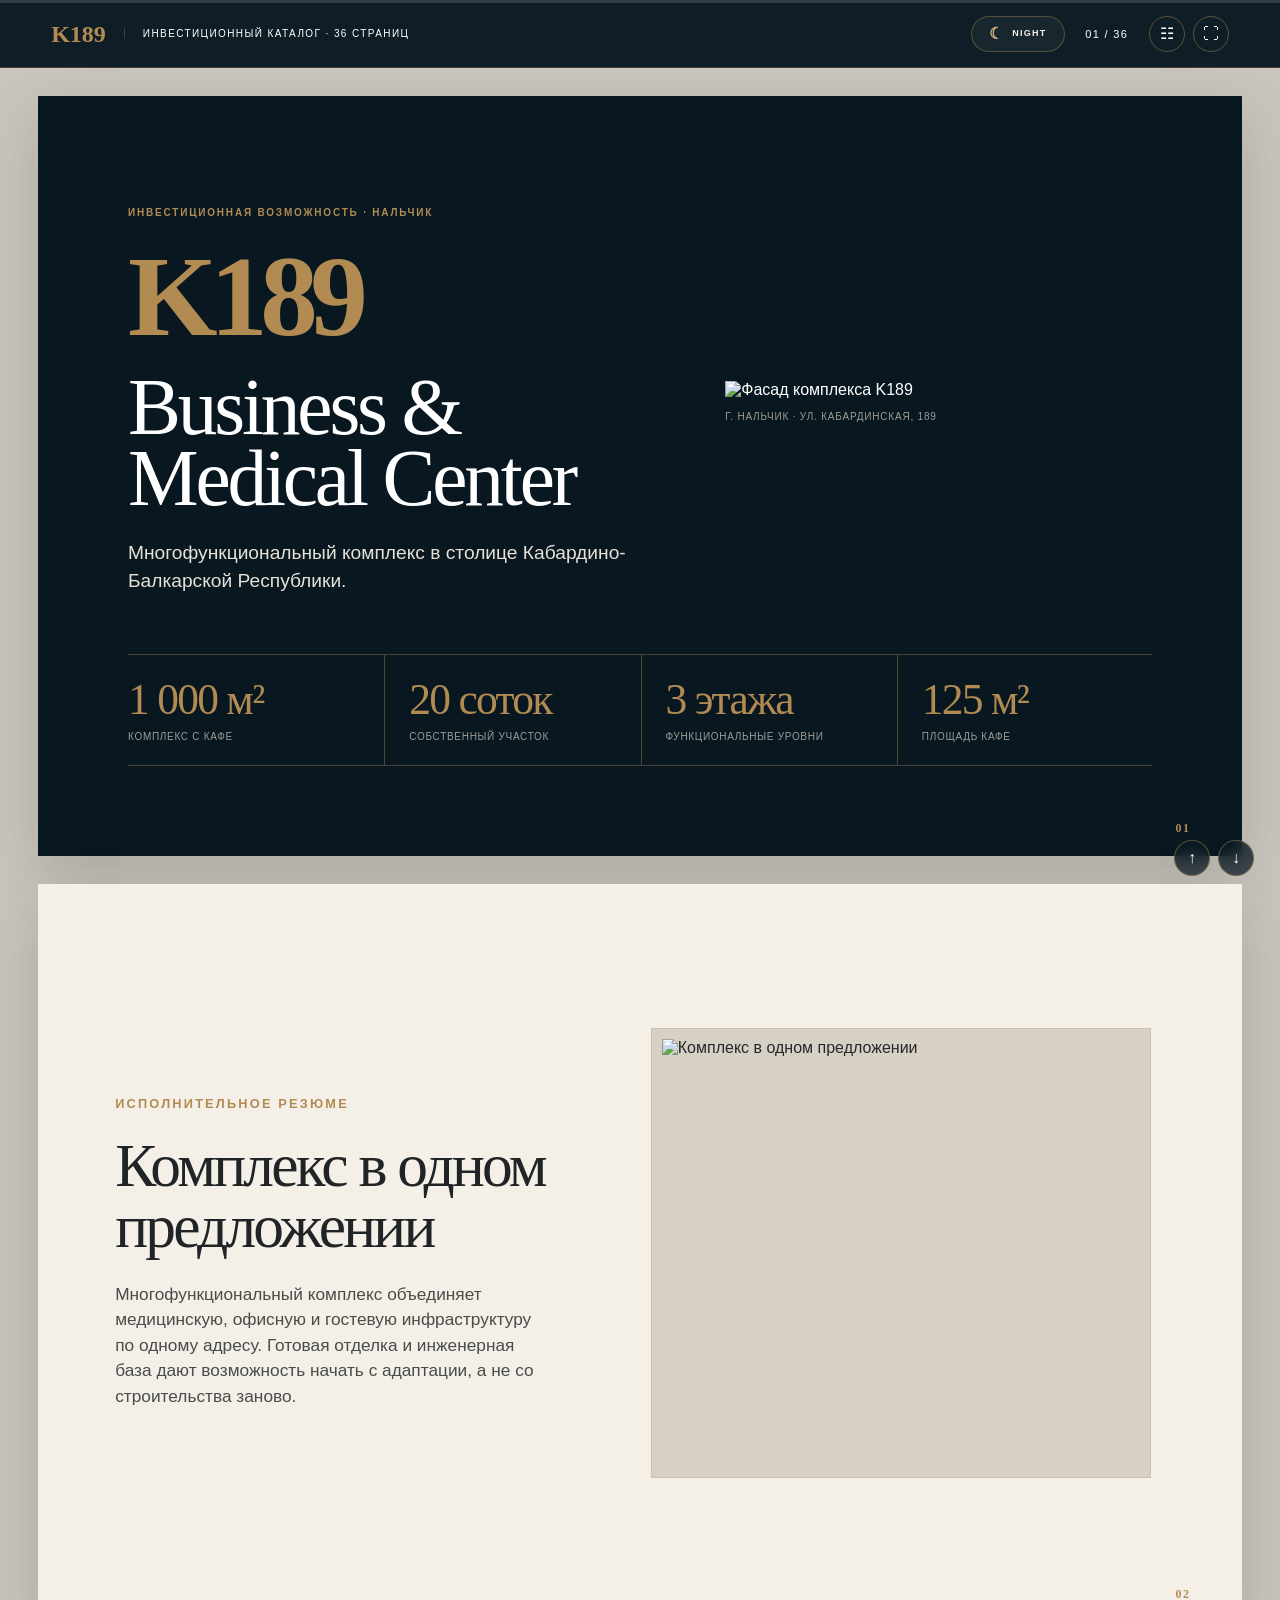
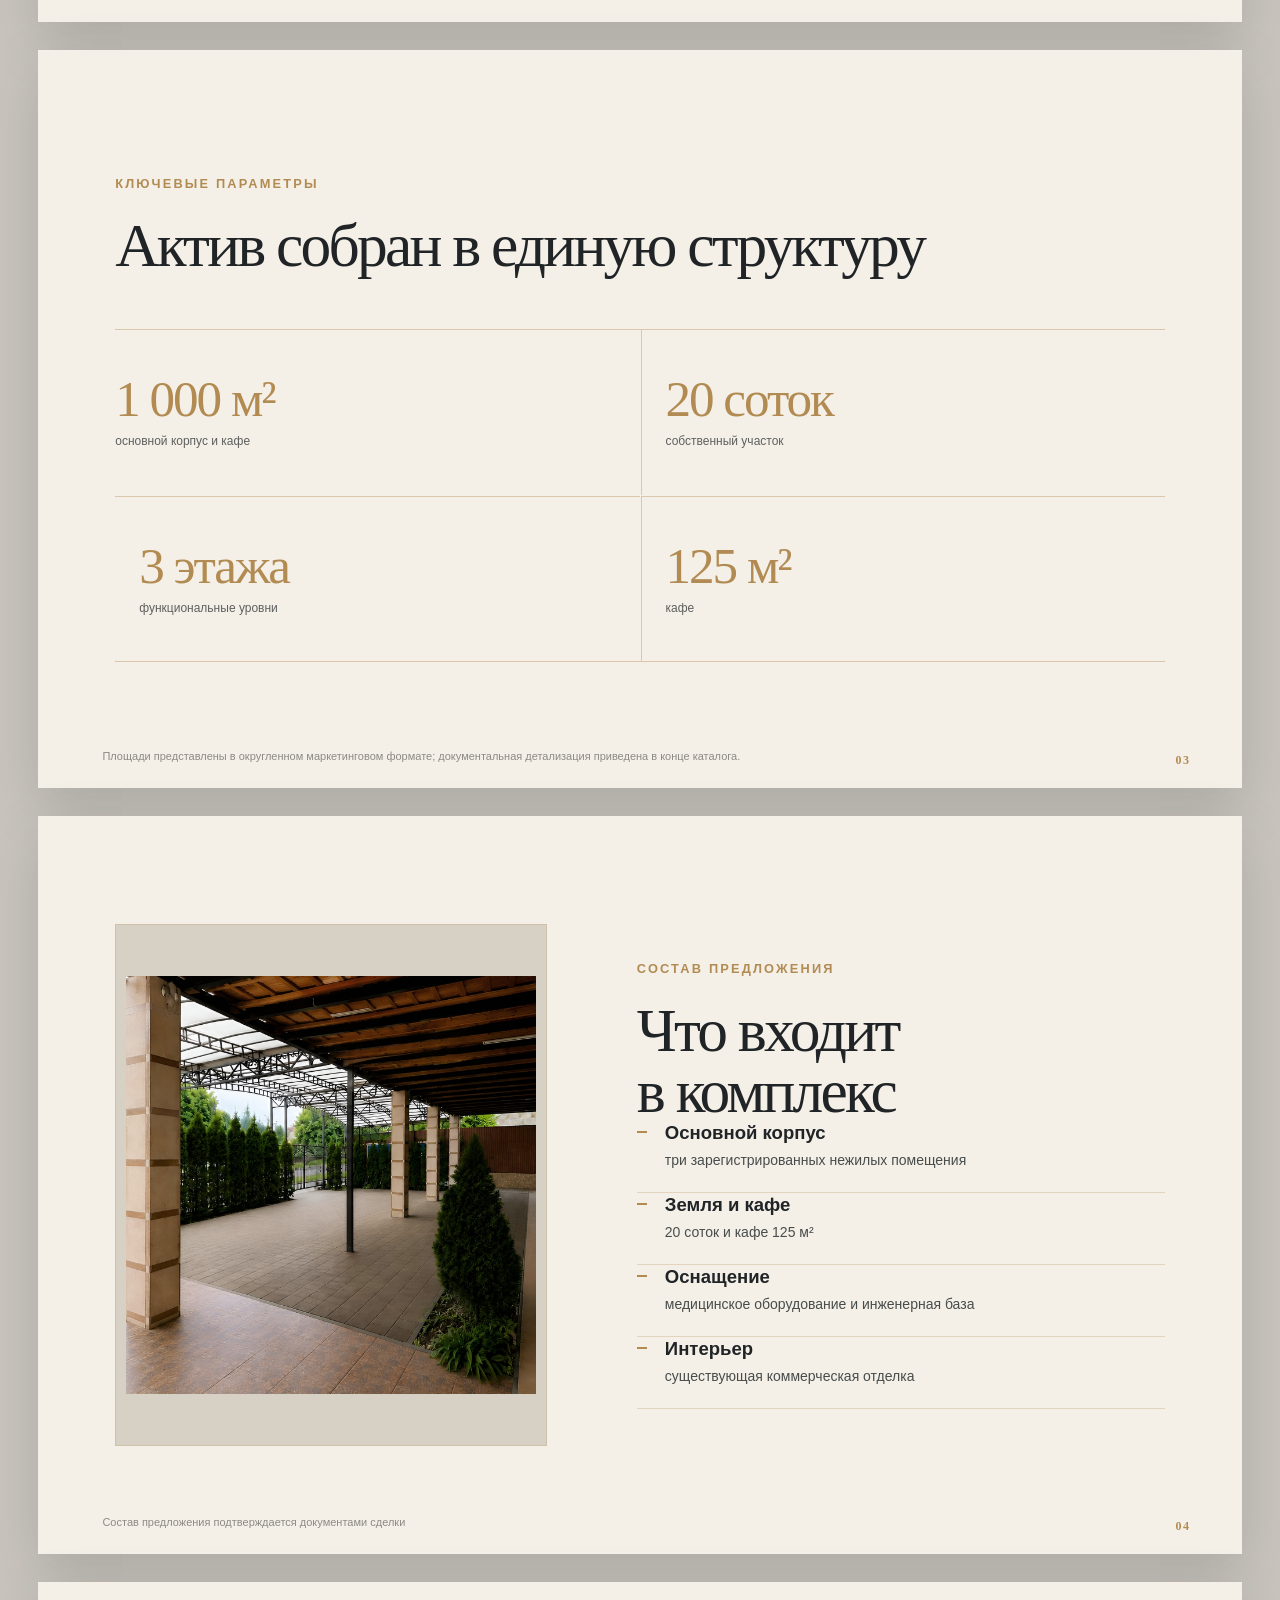
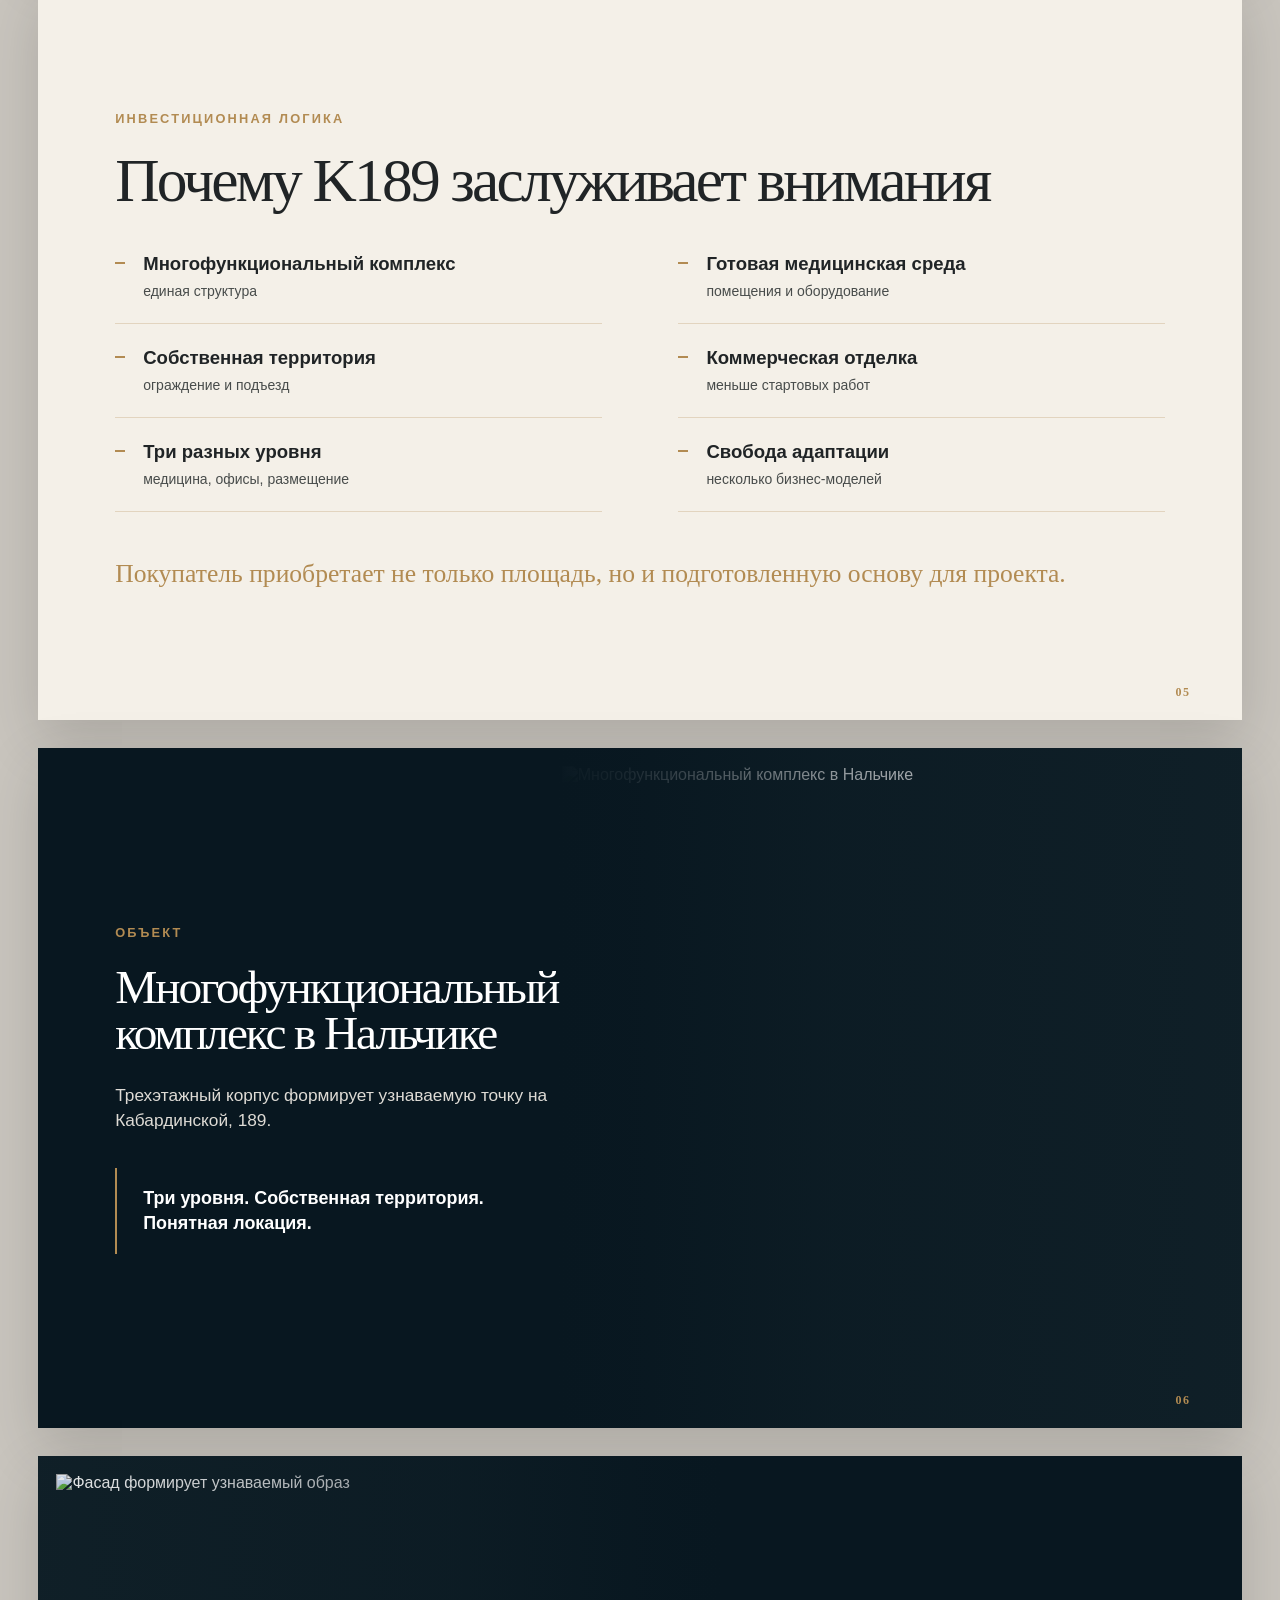
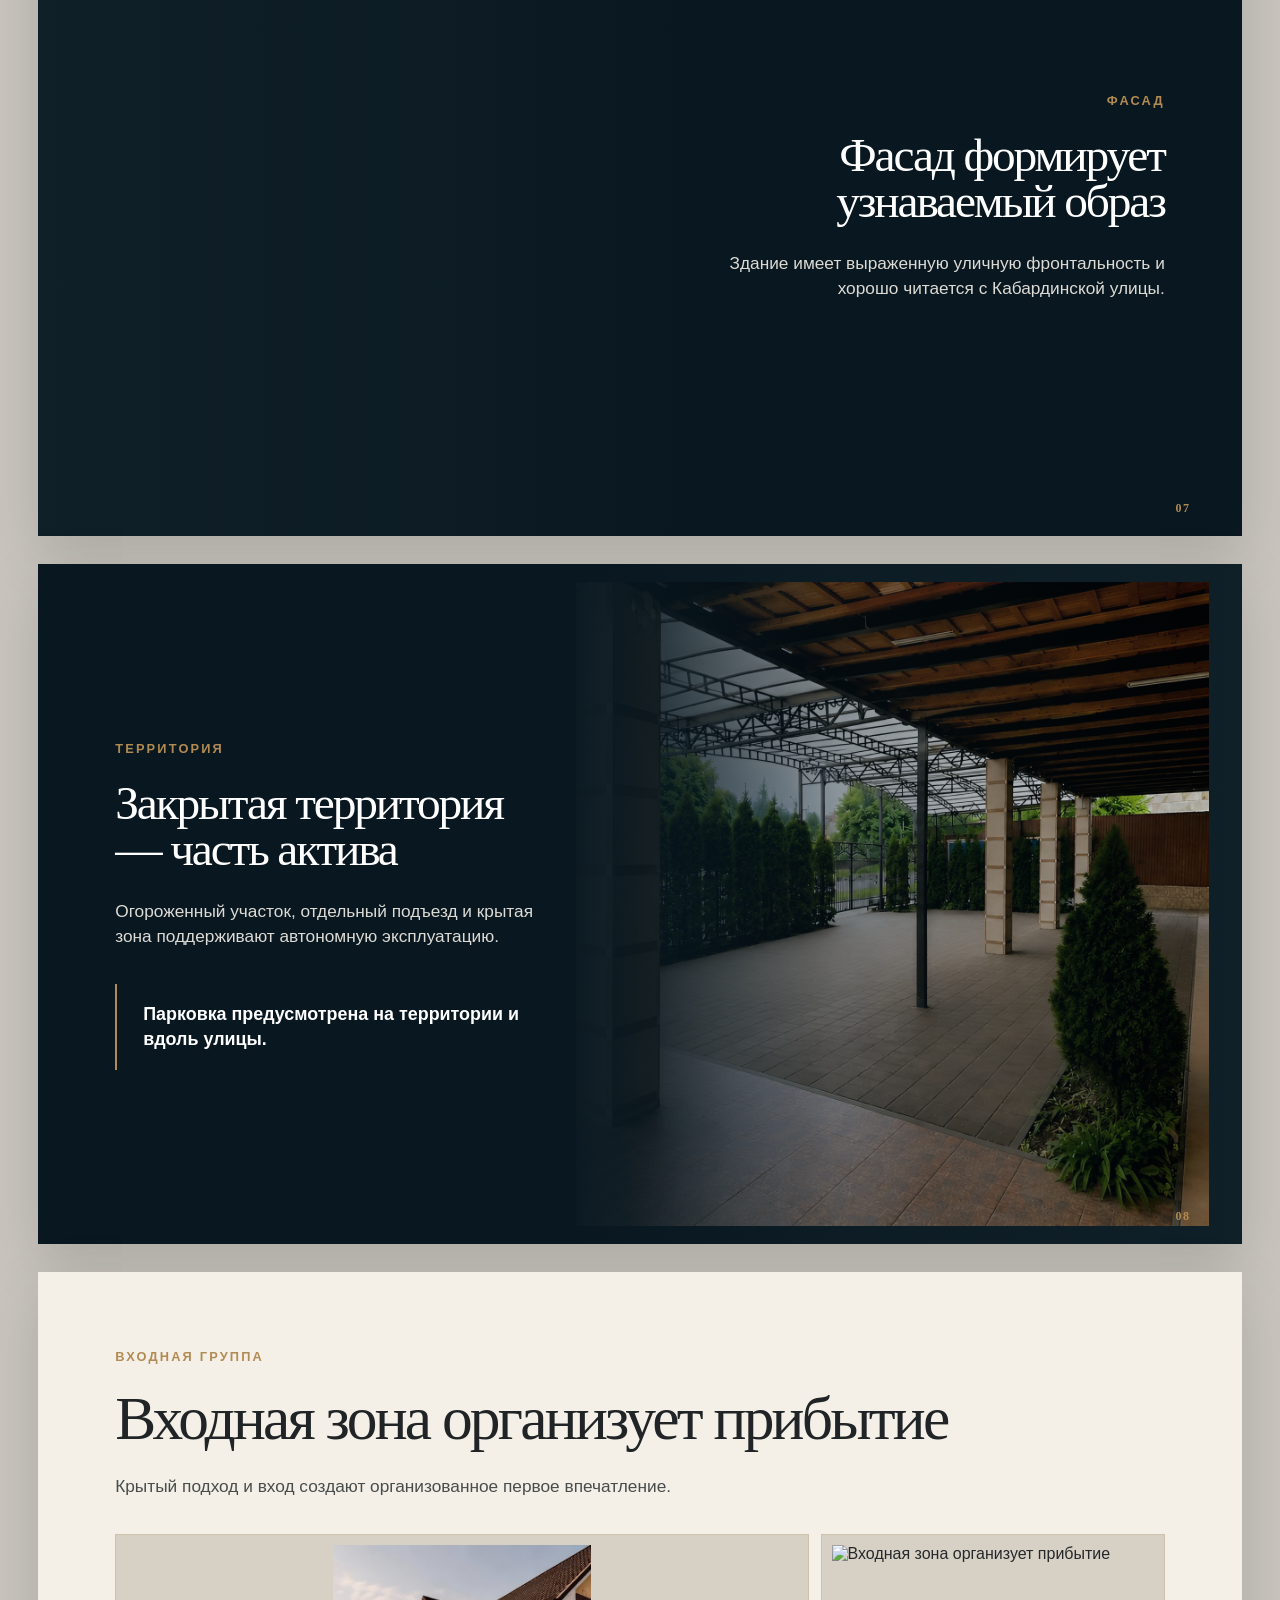
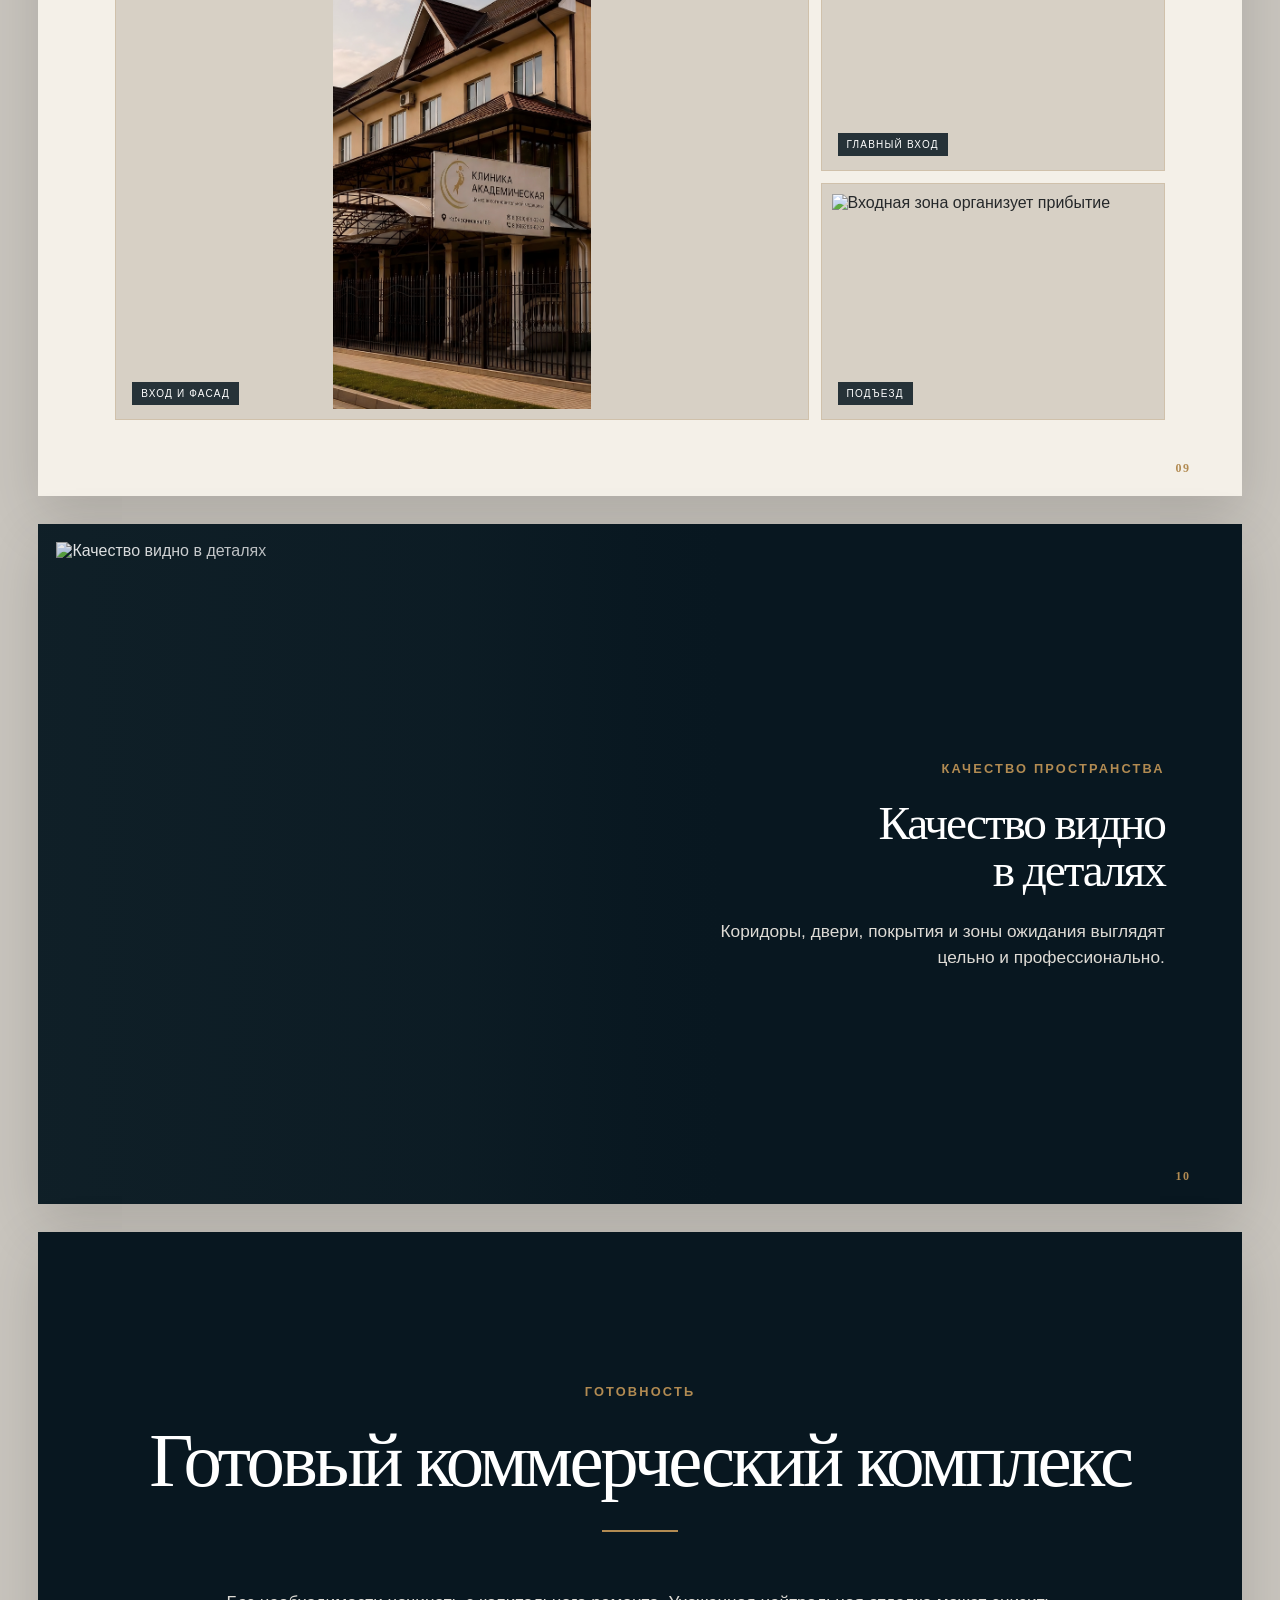
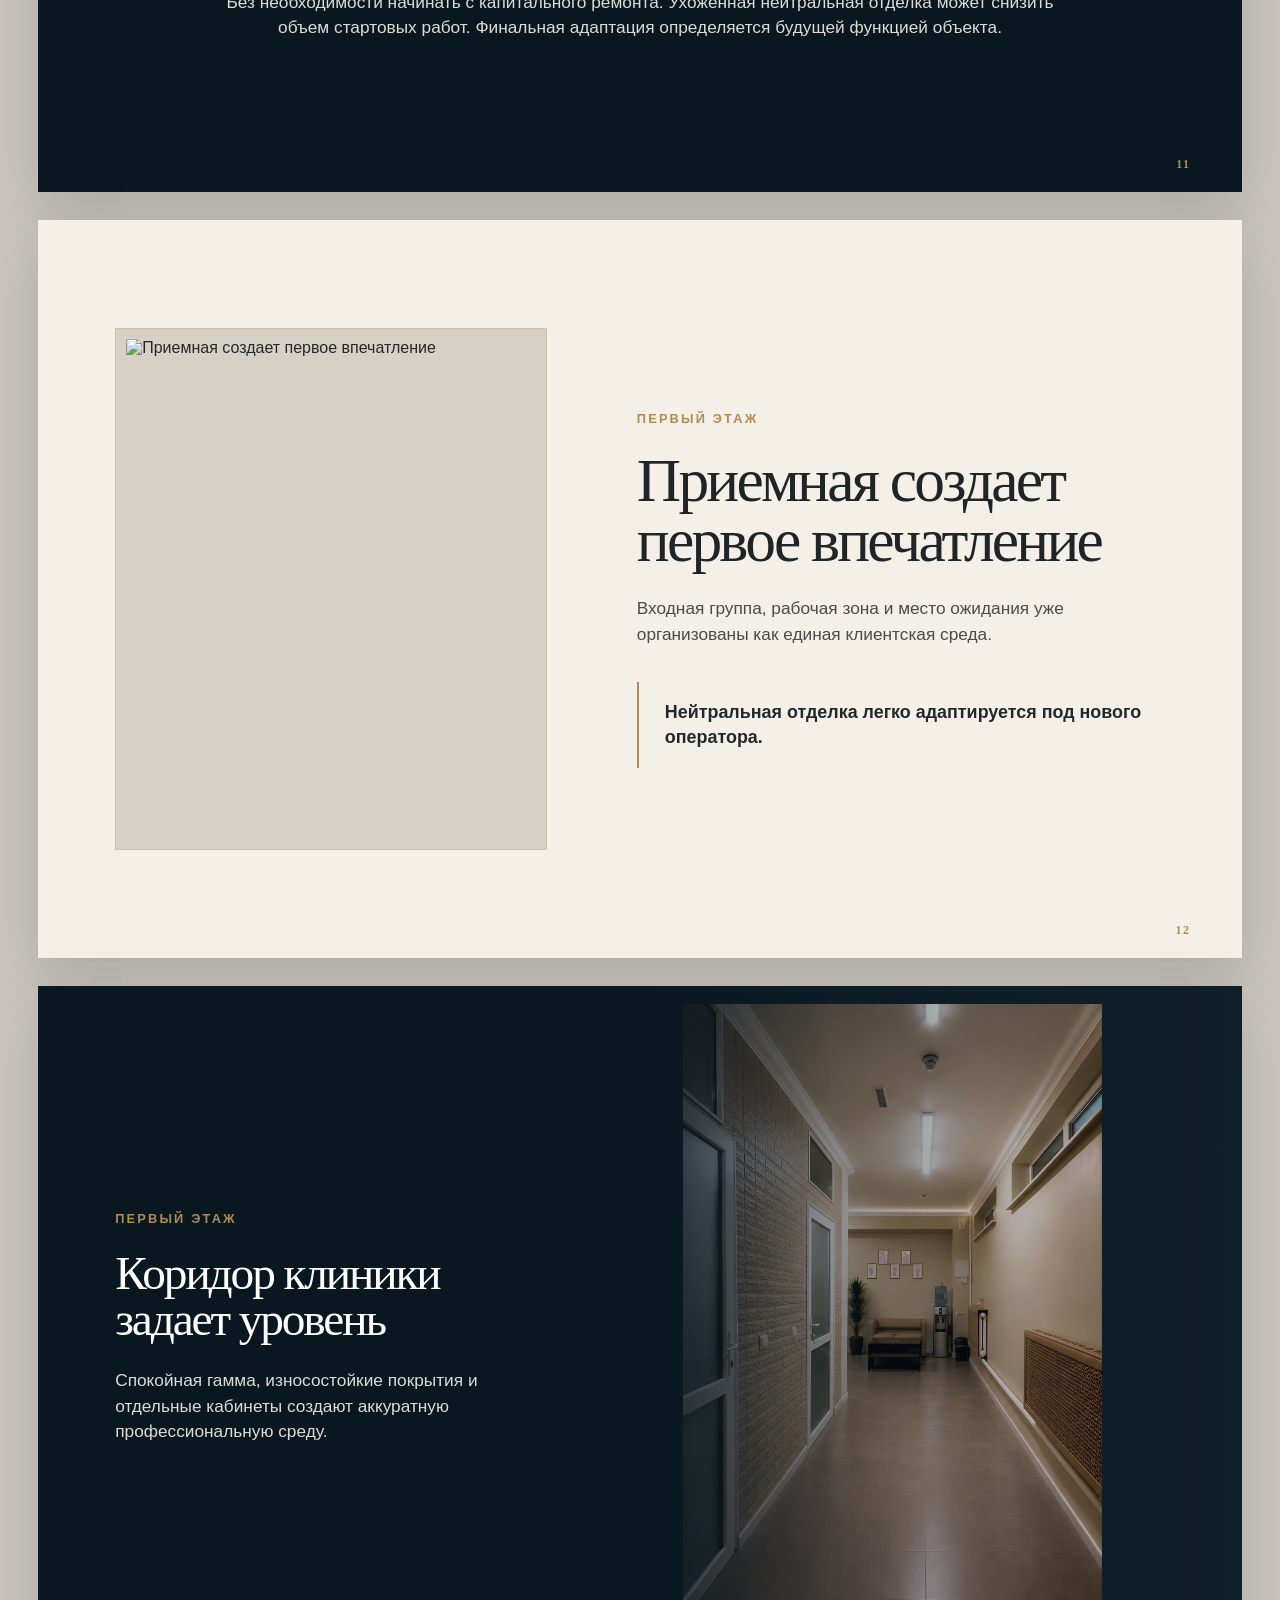
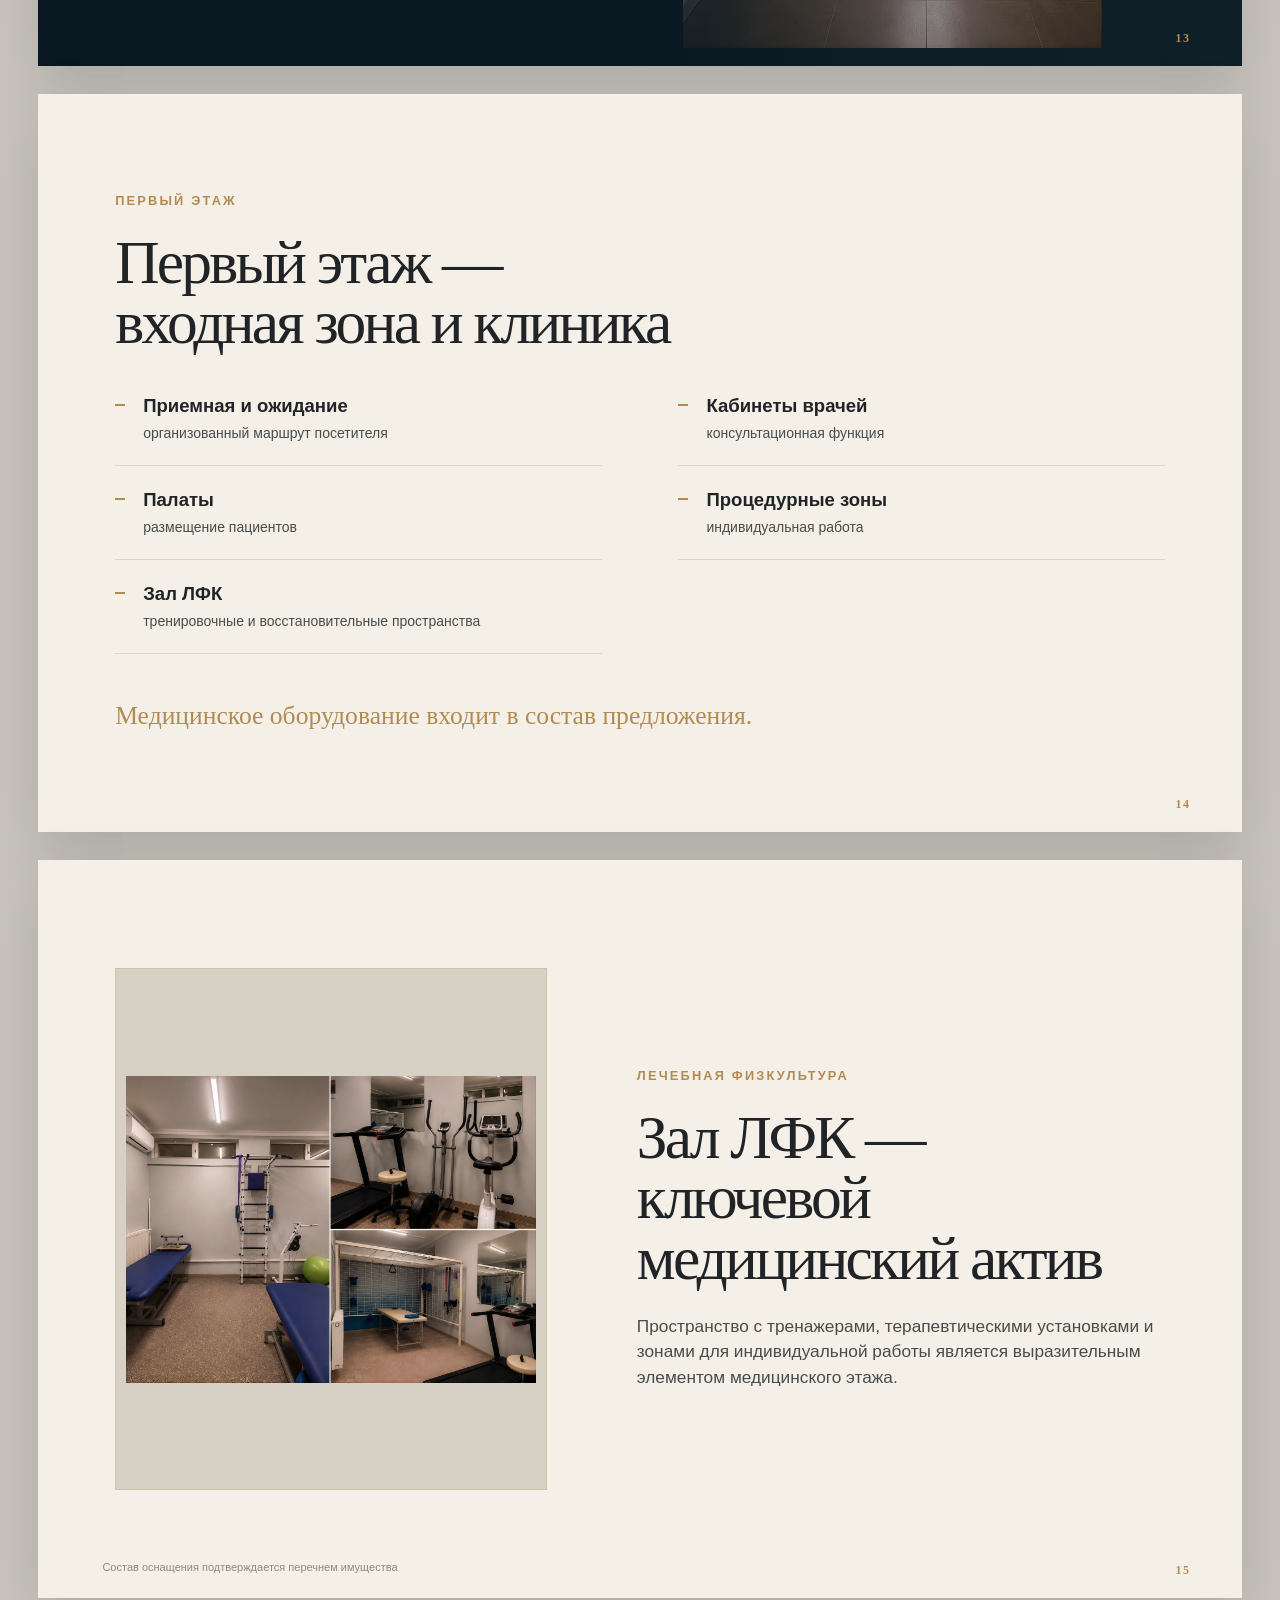
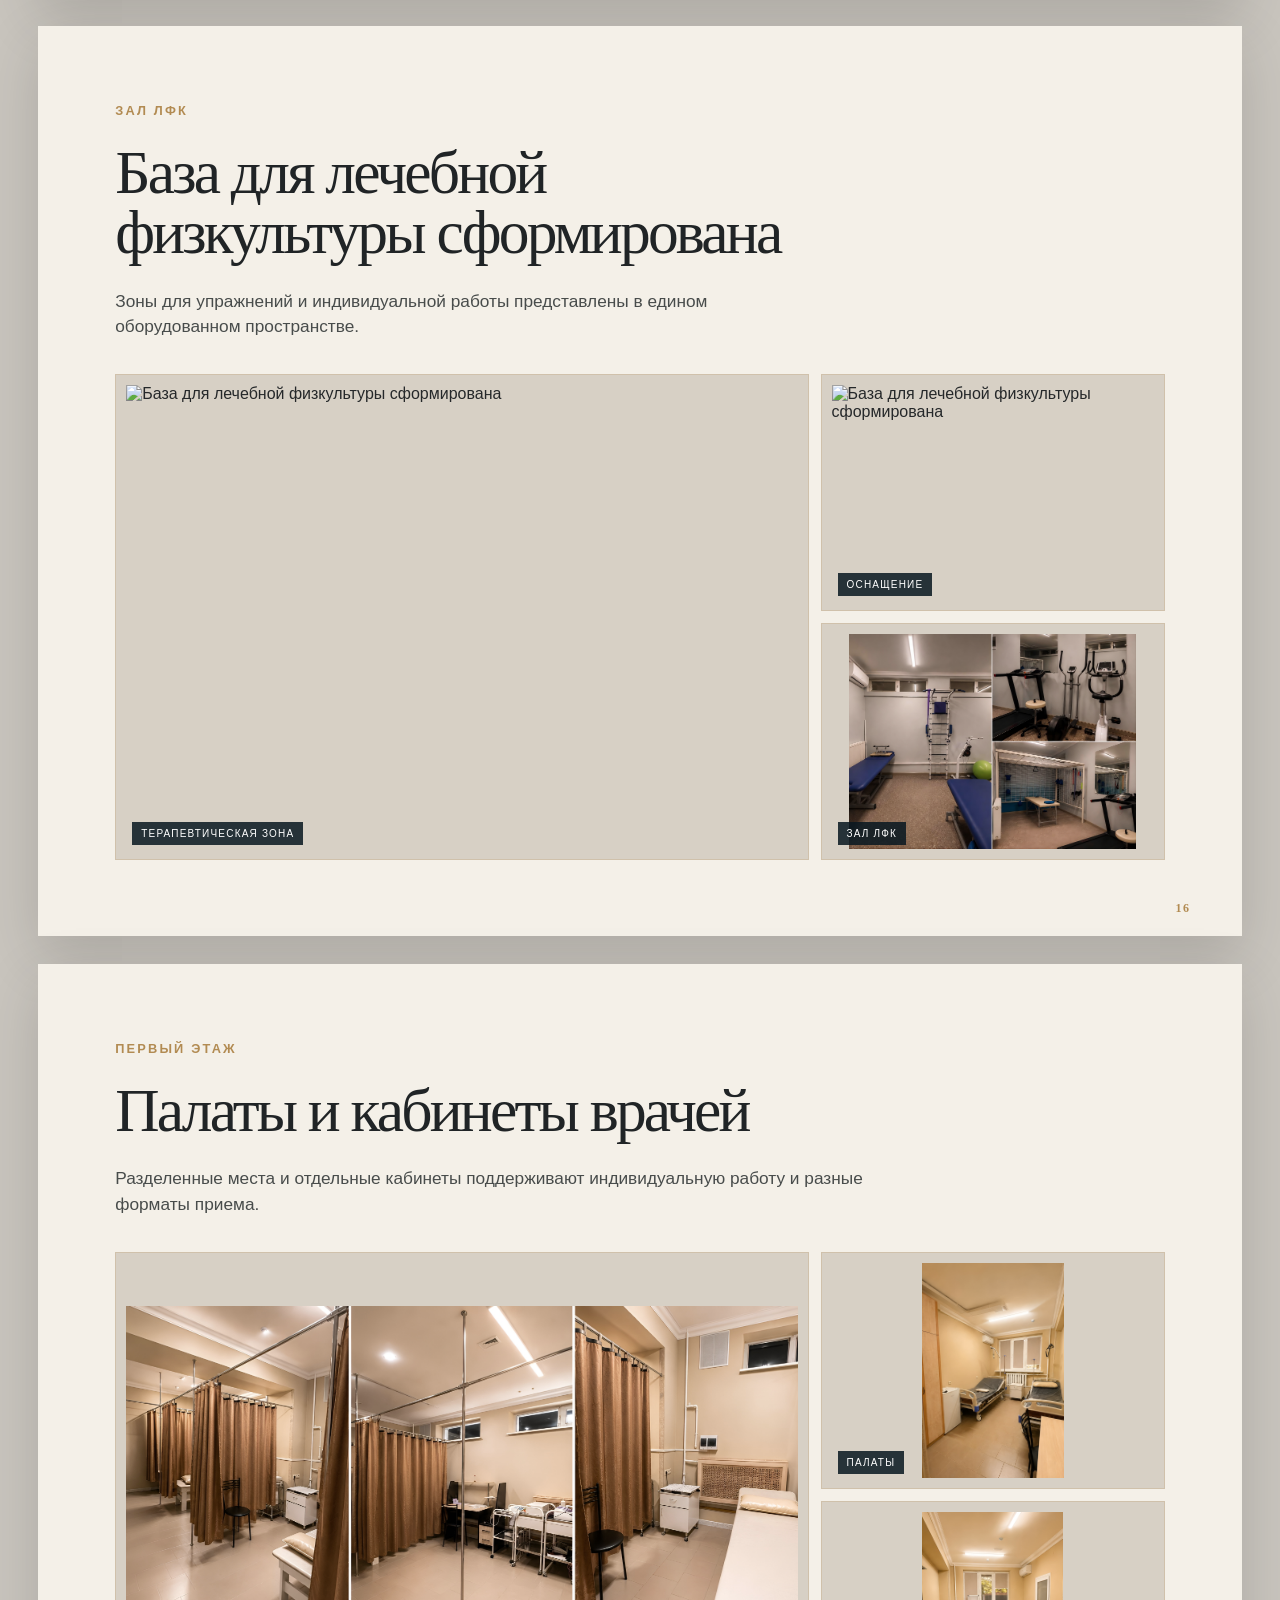
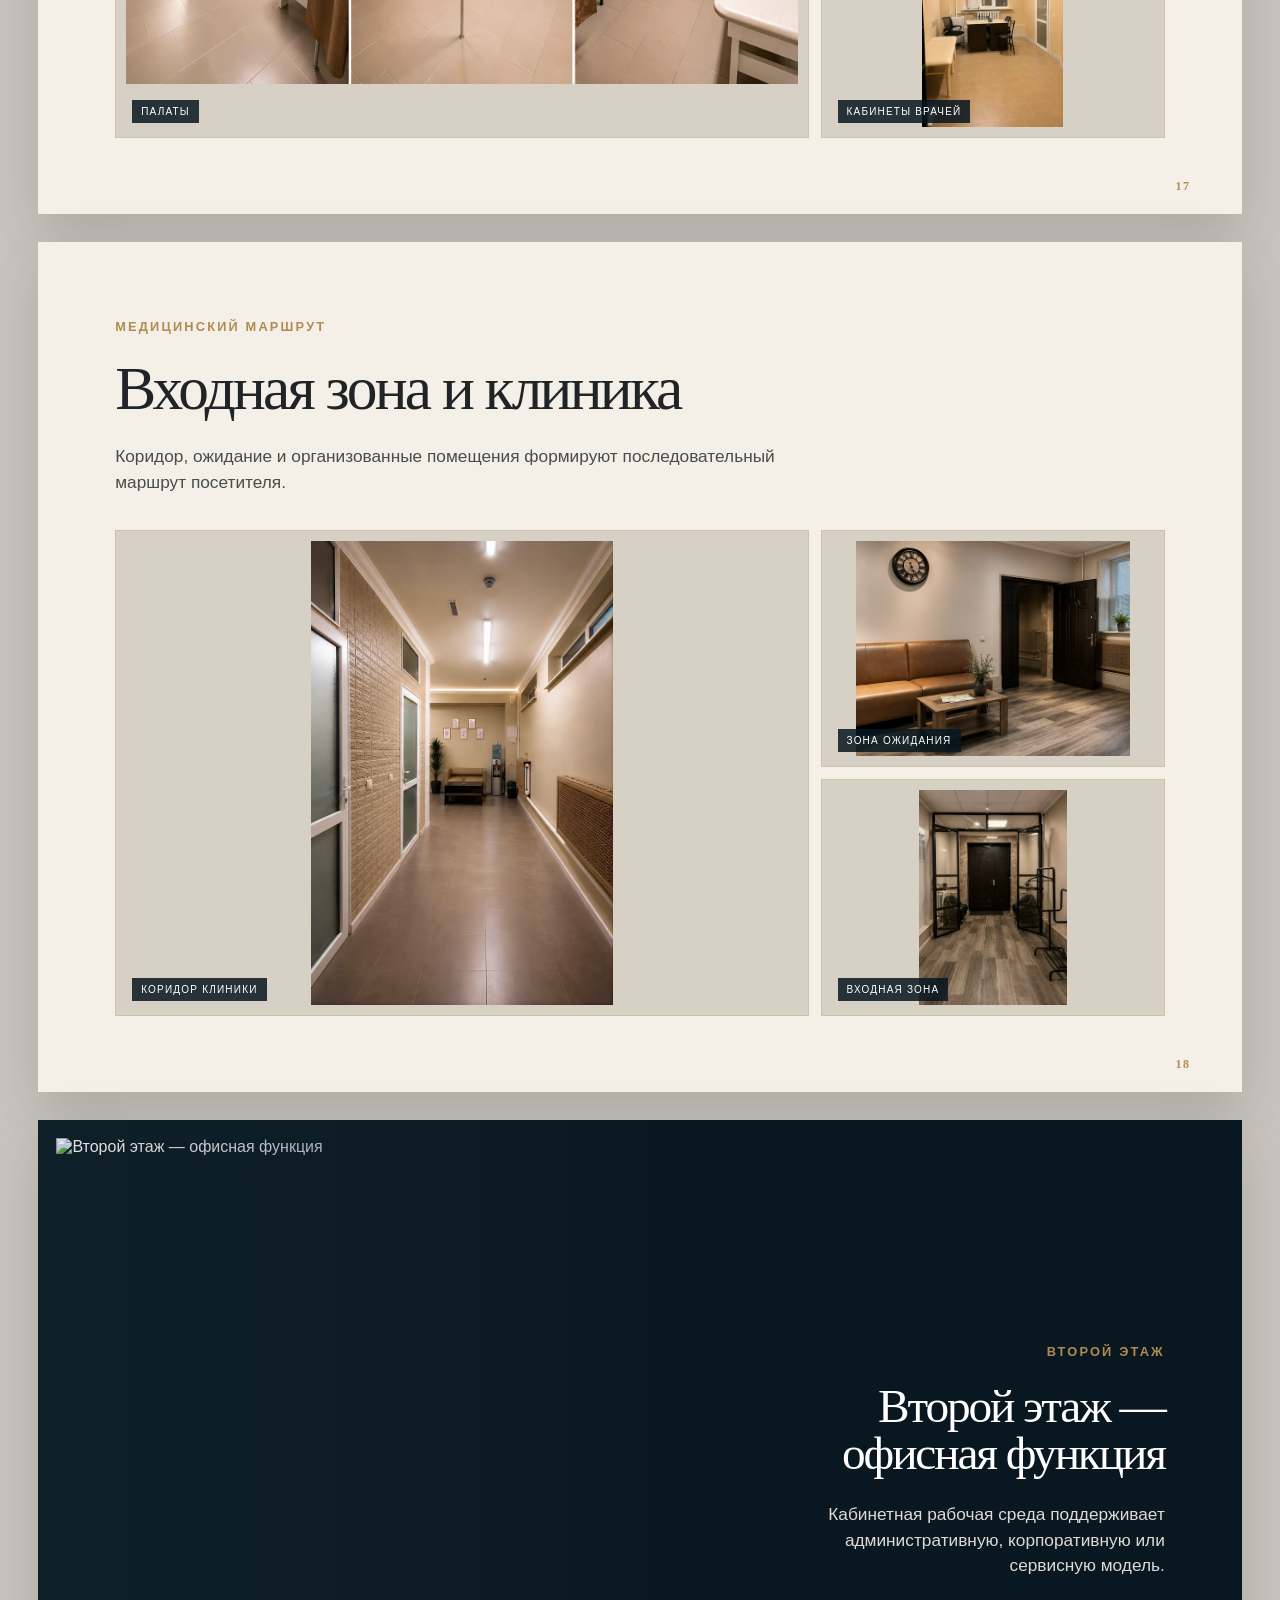
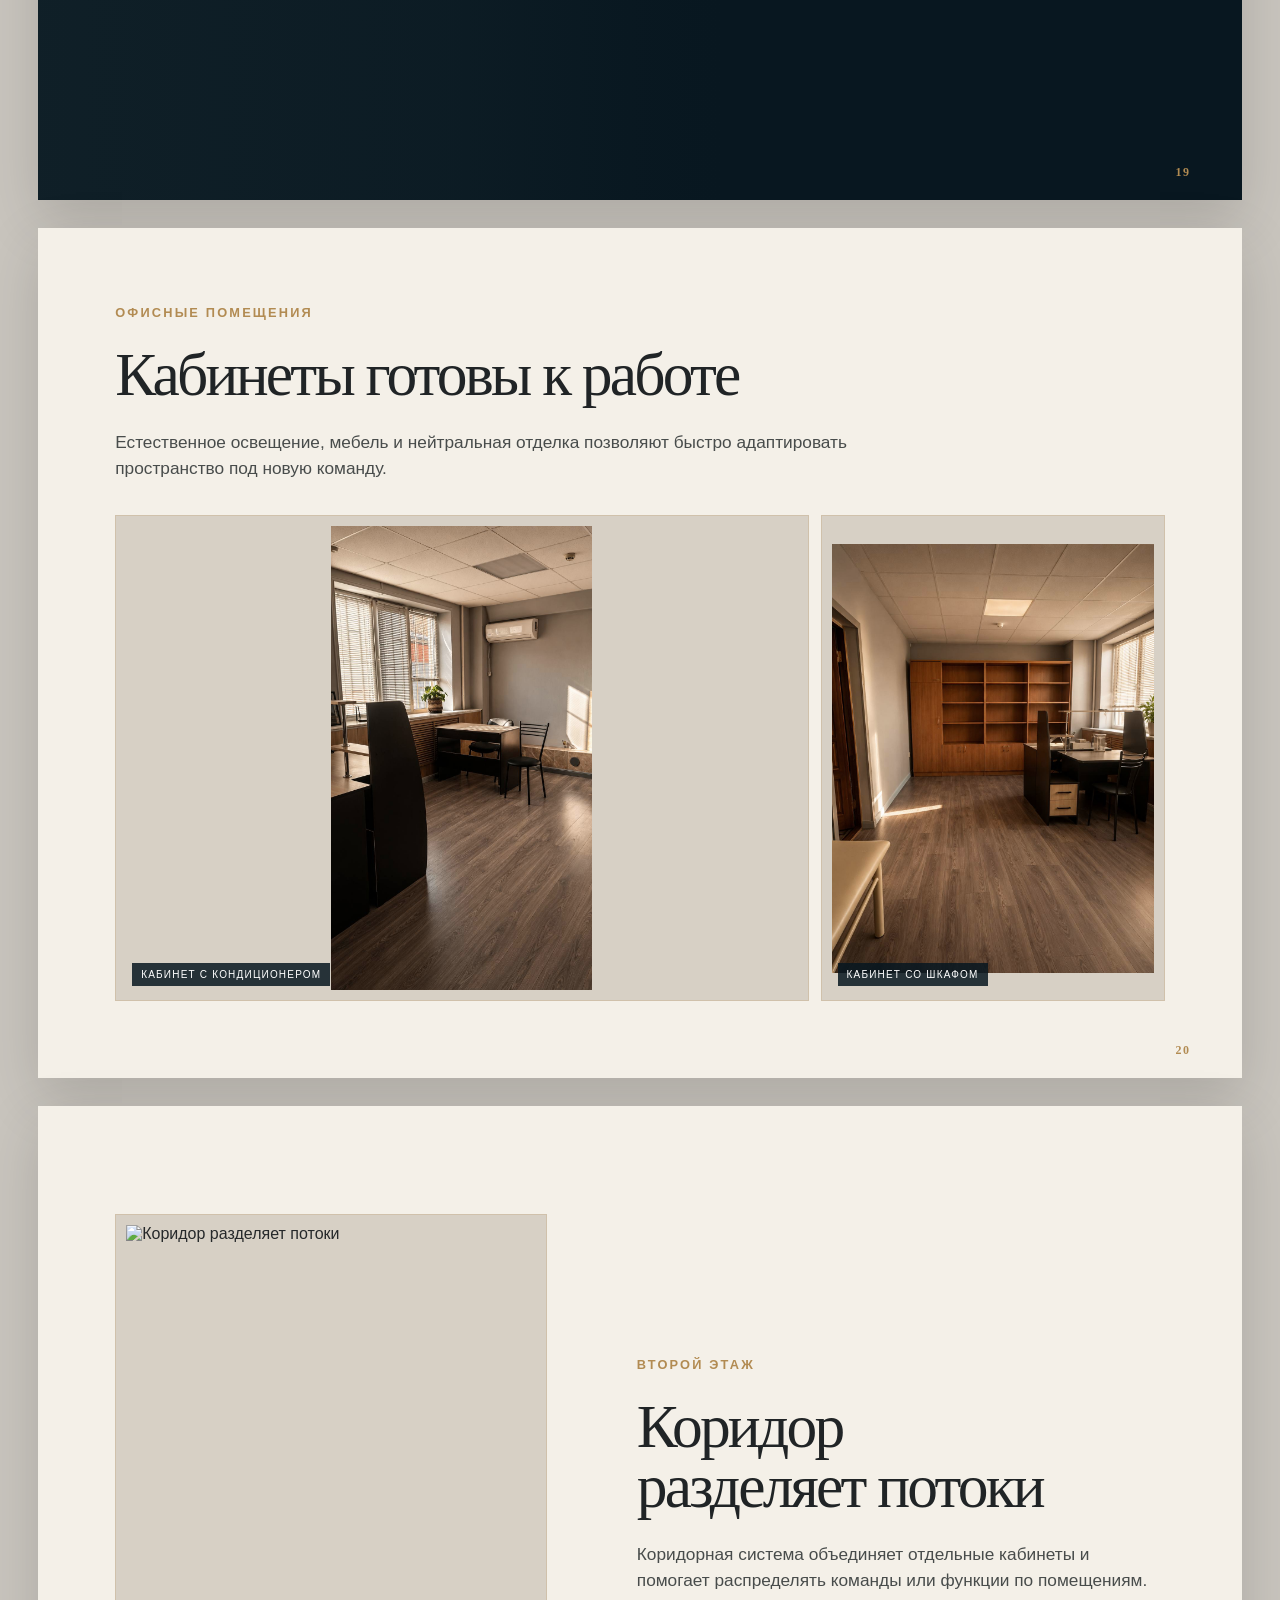
==== commit 60eb230d: "normalize day and night slide backgrounds" ====
--- a/web-presentations/long/index.html
+++ b/web-presentations/long/index.html
@@ -7,14 +7,14 @@
   <meta name="description" content="K189 Business & Medical Center — инвестиционный каталог">
   <link rel="icon" href="data:,">
   <title>K189 — инвестиционный каталог</title>
-  <link rel="stylesheet" href="../shared/styles.css?v=20260726-10">
-  <link rel="stylesheet" href="../shared/site-ui.css?v=20260726-6">
+  <link rel="stylesheet" href="../shared/styles.css?v=20260726-11">
+  <link rel="stylesheet" href="../shared/site-ui.css?v=20260726-7">
 </head>
 <body>
   <noscript>Для просмотра презентации необходимо включить JavaScript.</noscript>
   <script src="https://cdn.jsdelivr.net/npm/motion@12.42.2/dist/motion.js"></script>
   <script src="deck.js"></script>
-  <script src="../shared/app.js?v=20260726-10"></script>
+  <script src="../shared/app.js?v=20260726-11"></script>
   <script src="../shared/site-ui.js?v=20260726-7"></script>
 </body>
 </html>
--- a/web-presentations/shared/styles.css
+++ b/web-presentations/shared/styles.css
@@ -1,4 +1,6 @@
 :root {
+  --navy: #081720;
+  --navy-2: #102832;
   --ink: #081720;
   --ink-2: #102832;
   --paper: #f4f0e8;
@@ -13,8 +15,8 @@
 }
 
 * { box-sizing: border-box; }
-html { scroll-behavior: smooth; scroll-snap-type: y mandatory; background: var(--ink); }
-body { margin: 0; color: var(--graphite); background: var(--ink); font-family: Arial, Helvetica, sans-serif; overflow-x: hidden; }
+html { scroll-behavior: smooth; scroll-snap-type: y mandatory; background: var(--navy); }
+body { margin: 0; color: var(--graphite); background: var(--navy); font-family: Arial, Helvetica, sans-serif; overflow-x: hidden; }
 button, a { font: inherit; }
 button { color: inherit; }
 
@@ -32,7 +34,7 @@
 .slide__inner { position: relative; z-index: 3; min-height: 100svh; width: min(1440px, 100%); margin: 0 auto; padding: clamp(72px, 8vh, 112px) clamp(34px, 6vw, 96px) clamp(72px, 8vh, 96px); display: flex; flex-direction: column; justify-content: center; }
 .slide__bg { position: absolute; inset: 0; width: 100%; height: 100%; object-fit: cover; z-index: -3; filter: saturate(.87) contrast(1.02); }
 .slide__veil { position: absolute; inset: 0; z-index: -2; background: linear-gradient(90deg, rgba(8,23,32,.96) 0%, rgba(8,23,32,.74) 42%, rgba(8,23,32,.15) 78%, rgba(8,23,32,.05)); }
-.theme-dark { background: var(--ink); color: var(--white); }
+.theme-dark { background: var(--navy); color: var(--white); }
 .theme-dark .slide__inner { color: var(--white); }
 .theme-dark .body, .theme-dark .item__desc { color: #d7d6d2; }
 
@@ -213,7 +215,7 @@
   body { background: #c9c5be; }
   .deck-shell { width: min(1500px,94vw); margin: 0 auto; padding: 28px 0 64px; display: grid; grid-template-columns: minmax(0,1fr); gap: 28px; }
   .slide { min-height: clamp(680px,82vh,860px); width: 100%; scroll-snap-align: none; scroll-snap-stop: normal; background: var(--paper); box-shadow: 0 20px 55px #00000025; }
-  .slide.theme-dark { color: #fff; background: var(--ink); }
+  .slide.theme-dark { color: #fff; background: var(--navy); }
   .slide__inner { min-height: clamp(680px,82vh,860px); width: 100%; padding: clamp(52px,6vw,90px); }
   .layout-cover, .layout-gallery, .layout-contact, .layout-chapter, .layout-statement, .layout-document { grid-column: 1; }
   .slide:not(.theme-dark) .title, .slide:not(.theme-dark) .item__title, .slide:not(.theme-dark) .role__title { color: #202426; }
@@ -233,7 +235,7 @@
   .eyebrow { margin-bottom: 24px; }
   .note { left: clamp(48px,5vw,76px); right: clamp(48px,5vw,76px); }
 
-  .layout-cover { min-height: 760px; background: var(--ink); }
+  .layout-cover { min-height: 760px; background: var(--navy); }
   .layout-cover .slide__inner { min-height: 760px; display: grid; grid-template-columns: 1fr minmax(380px,.82fr); grid-template-rows: 1fr auto; gap: 36px 6vw; padding: clamp(52px,7vw,100px); }
   .cover-copy { align-self: center; }
   .cover-tag { position: static; color: var(--brass); font-size: 10px; font-weight: 700; letter-spacing: .18em; }
@@ -326,7 +328,7 @@
   .slide.is-active .media-frame img { transform: none; }
 
   .layout-photo {
-    background: var(--ink);
+    background: var(--navy);
   }
   .layout-photo .slide__bg {
     inset: 0 0 0 auto;
@@ -371,7 +373,7 @@
   .deck-nav { height: 60px; padding: 0 16px; }
 
   .layout-cover { min-height: 0; }
-  .layout-cover .slide__inner { min-height: 0; width: 100%; display: grid; grid-template-columns: 1fr; grid-template-rows: auto; gap: 34px; padding: 62px 22px 30px; background: var(--ink); }
+  .layout-cover .slide__inner { min-height: 0; width: 100%; display: grid; grid-template-columns: 1fr; grid-template-rows: auto; gap: 34px; padding: 62px 22px 30px; background: var(--navy); }
   .cover-tag { display: block; }
   .layout-cover .brand { margin-top: 28px; font-size: 76px; }
   .cover-title { margin: 24px 0 20px; font-size: 50px; }
@@ -418,7 +420,7 @@
   .deck-shell { display: block; width: auto; margin: 0; padding: 0; }
   .slide, .layout-cover, .layout-gallery, .layout-contact, .layout-chapter, .layout-statement, .layout-document { display: block; width: 16in; height: 9in; min-height: 9in; box-shadow: none; }
   .slide__inner, .layout-cover .slide__inner, .layout-gallery .slide__inner, .layout-contact .slide__inner, .layout-statement .slide__inner, .layout-chapter .slide__inner { width: 100%; height: 9in; min-height: 9in; margin: 0 auto; }
-  .layout-cover { background: var(--ink); }
+  .layout-cover { background: var(--navy); }
   .layout-cover .slide__inner { display: grid; grid-template-columns: 1fr minmax(3.6in,.82fr); grid-template-rows: 1fr auto; gap: .34in .7in; padding: .62in .82in; }
   .cover-copy { align-self: center; }
   .cover-tag { position: static; }
--- a/web-presentations/shared/site-ui.css
+++ b/web-presentations/shared/site-ui.css
@@ -103,8 +103,10 @@
 html[data-theme="night"] .version-actions a { color: #f4efe6; border-color: #d1b37e55; }
 html[data-theme="night"] .version-actions a:first-child { color: #081720; background: #d1b37e; }
 
-html[data-theme="night"] .deck-shell,
+html[data-theme="night"] .deck-shell { background: transparent; }
 html[data-theme="night"] .slide { background: #0d2029; }
+html[data-theme="night"] .slide.theme-dark,
+html[data-theme="night"] .layout-cover .slide__inner { background: var(--navy); }
 html[data-theme="night"] .slide:not(.theme-dark) { color: #f4efe6; }
 html[data-theme="night"] .slide:not(.theme-dark) .title,
 html[data-theme="night"] .slide:not(.theme-dark) .item__title,
